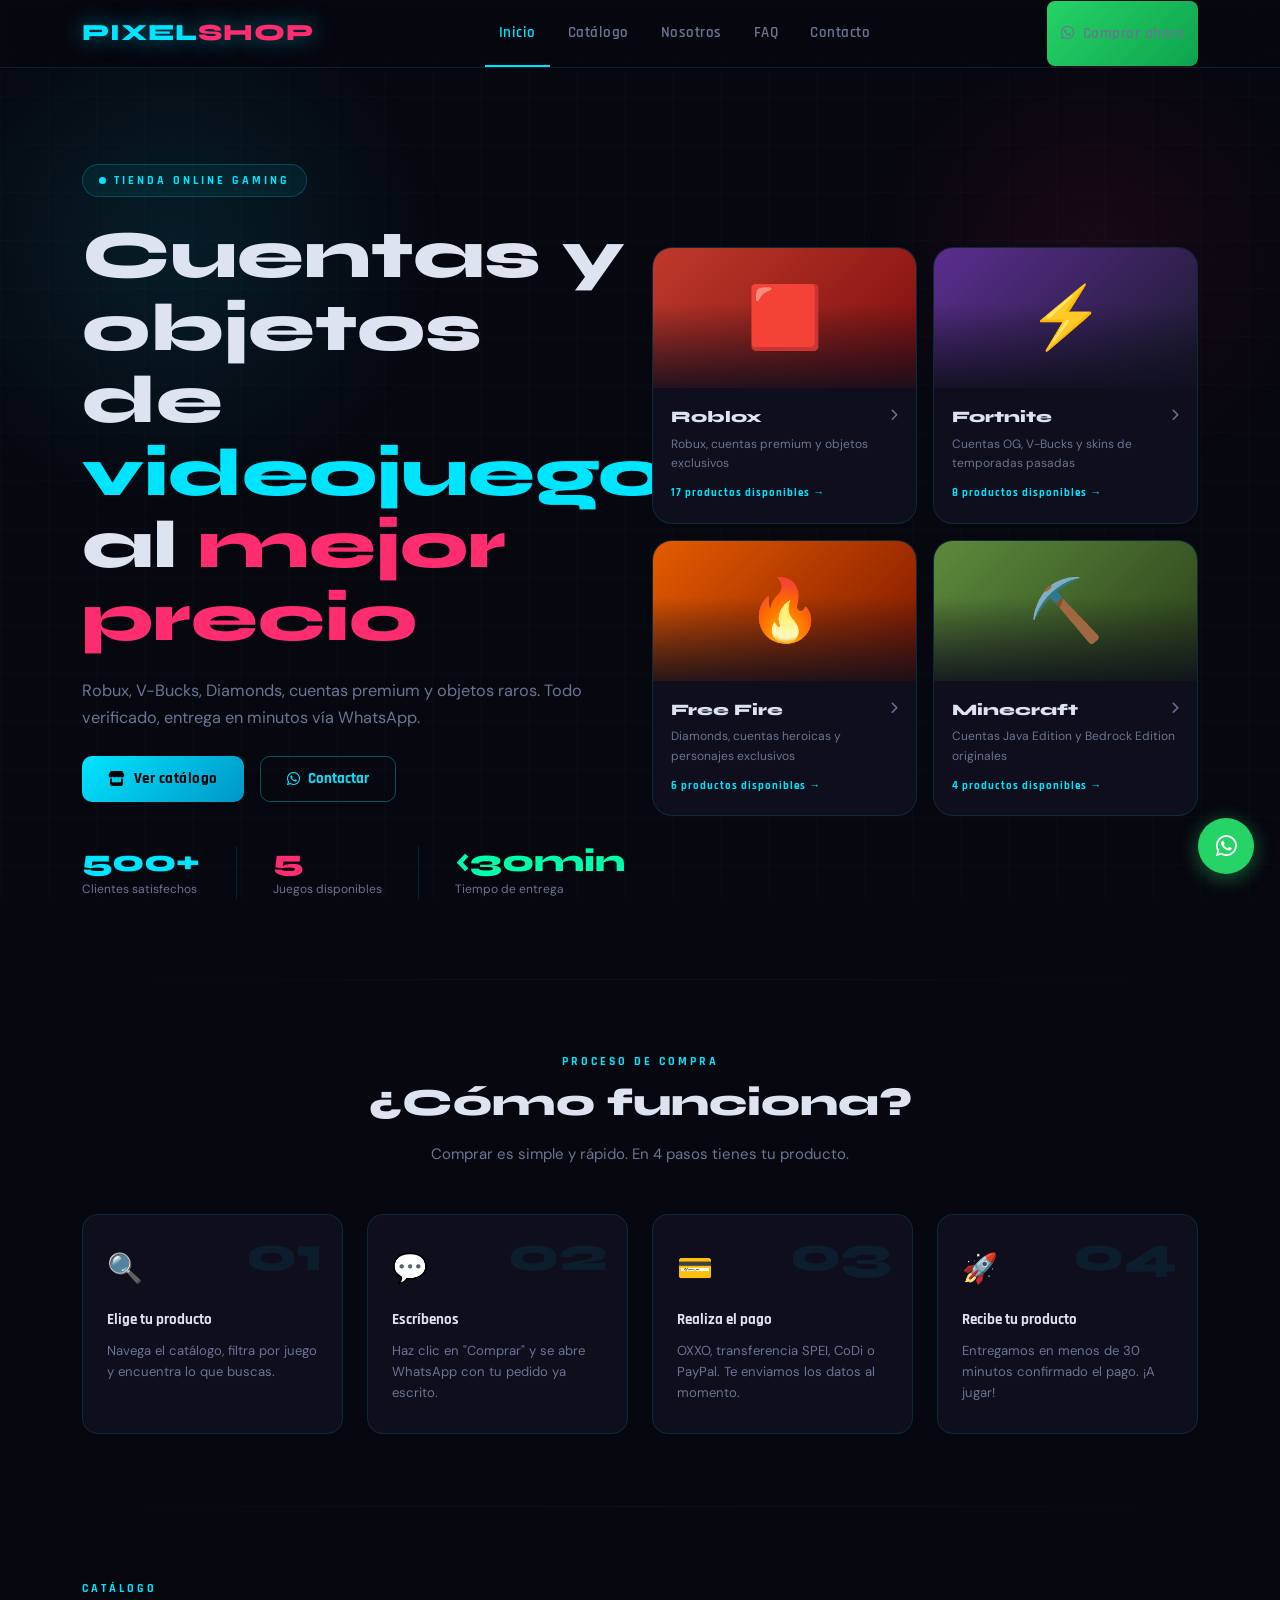
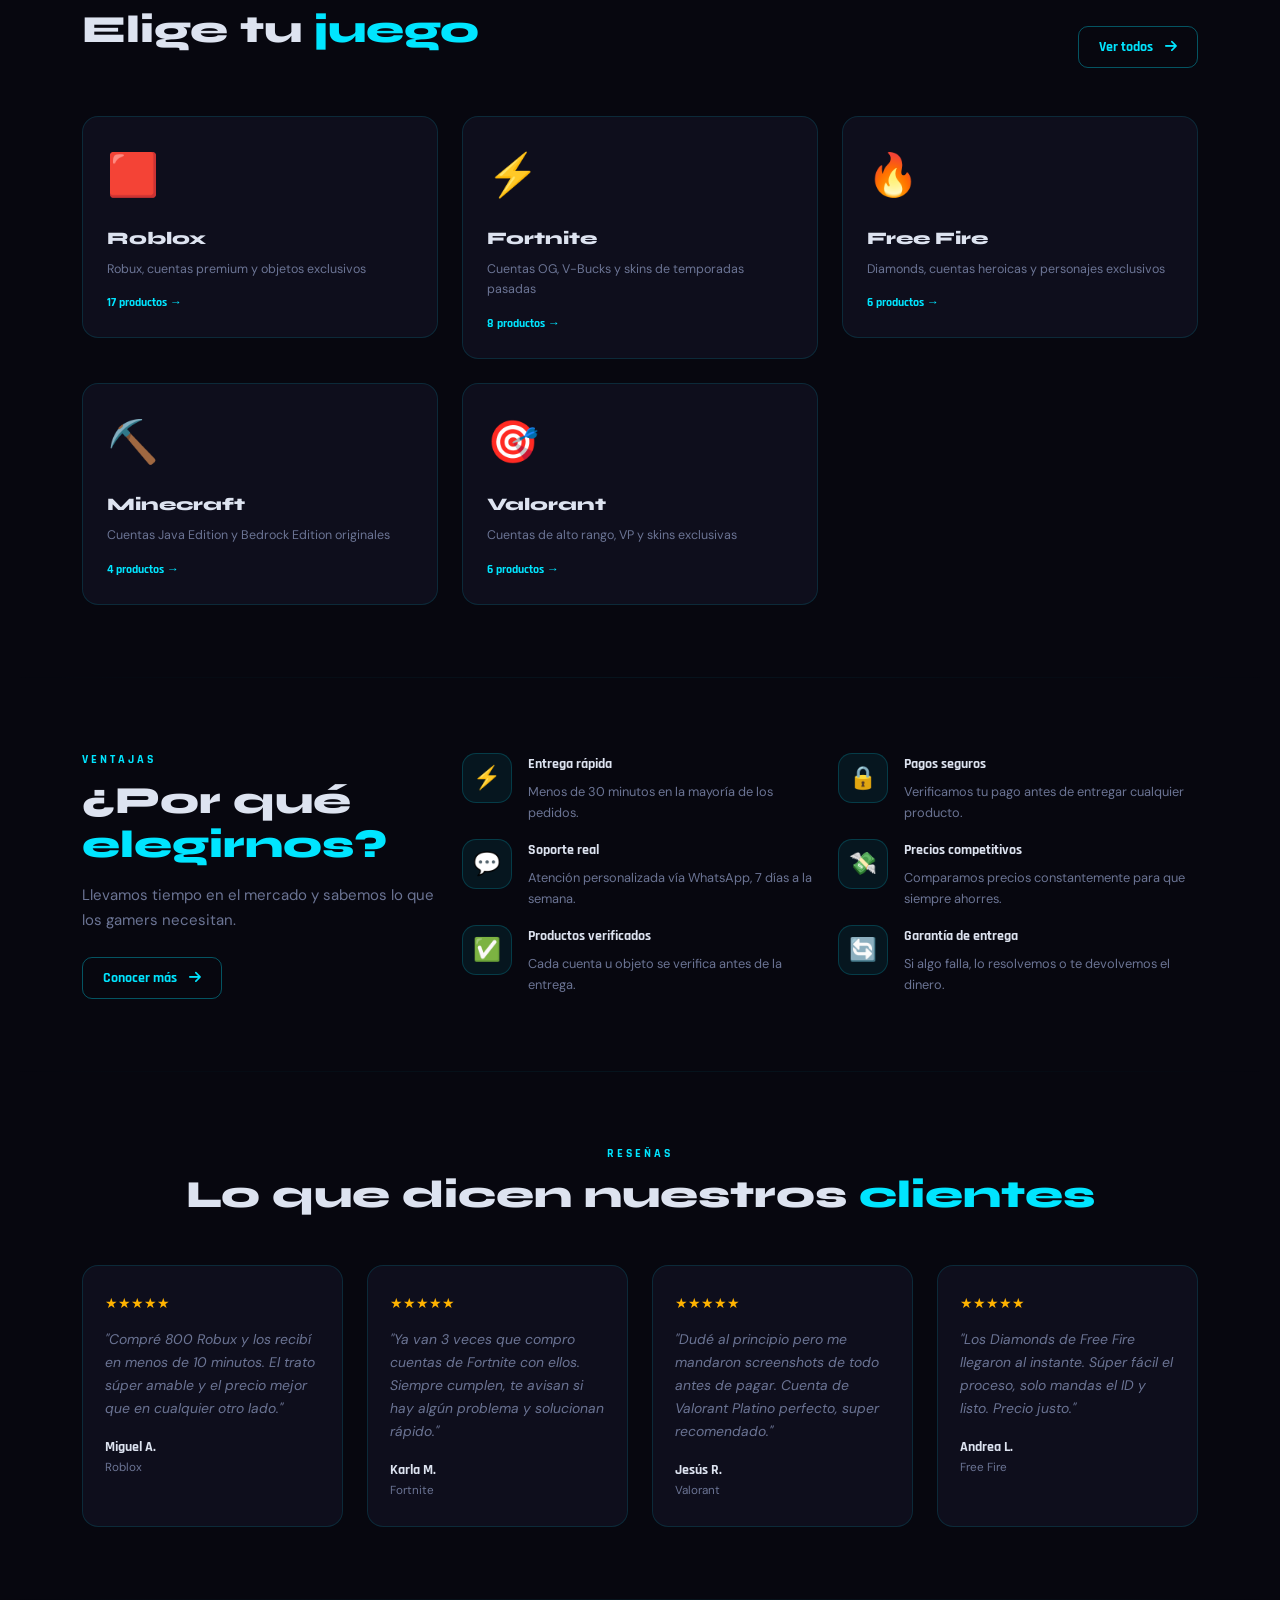
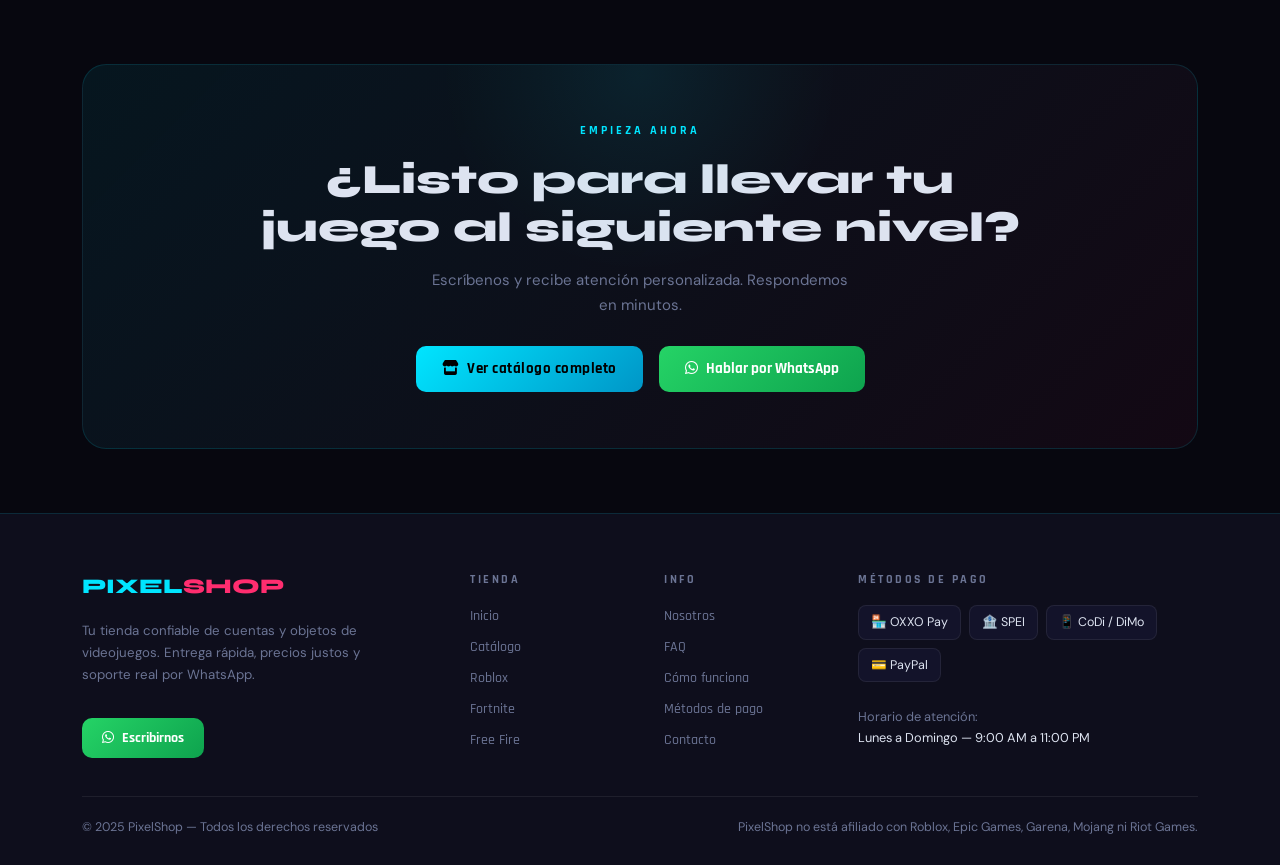
==== index.html @ 46f78614 "tienda de objetos virtuales" ====
<!DOCTYPE html>
<html lang="es">
<head>
  <meta charset="UTF-8"/>
  <meta name="viewport" content="width=device-width, initial-scale=1.0"/>
  <title>PixelShop — Tienda Gaming Online</title>
  <link rel="stylesheet" href="https://cdn.jsdelivr.net/npm/bootstrap@5.3.3/dist/css/bootstrap.min.css"/>
  <link rel="stylesheet" href="https://cdnjs.cloudflare.com/ajax/libs/font-awesome/6.5.0/css/all.min.css"/>
  <link rel="stylesheet" href="_shared.css"/>
  <style>
    /* ---- HERO ---- */
    .hero {
      position: relative;
      padding: 96px 0 80px;
      overflow: hidden;
    }
    .hero-glow-1 {
      position: absolute; top: -120px; left: -10%;
      width: 600px; height: 600px; border-radius: 50%;
      background: radial-gradient(ellipse, rgba(0,229,255,0.1) 0%, transparent 65%);
      pointer-events: none;
    }
    .hero-glow-2 {
      position: absolute; top: -60px; right: -5%;
      width: 500px; height: 500px; border-radius: 50%;
      background: radial-gradient(ellipse, rgba(255,45,111,0.08) 0%, transparent 65%);
      pointer-events: none;
    }
    .hero-kicker {
      display: inline-flex; align-items: center; gap: 8px;
      font-family: var(--font-ui); font-size: 0.72rem; font-weight: 700;
      letter-spacing: 3px; text-transform: uppercase;
      color: var(--cyan);
      background: rgba(0,229,255,0.07);
      border: 1px solid rgba(0,229,255,0.22);
      border-radius: 20px; padding: 6px 16px;
      margin-bottom: 22px;
    }
    .hero-kicker span { width: 7px; height: 7px; background: var(--cyan); border-radius: 50%; animation: blink 1.5s infinite; }
    @keyframes blink { 0%,100%{opacity:1} 50%{opacity:0.3} }
    .hero h1 {
      font-family: var(--font-head);
      font-size: clamp(2.4rem, 5.5vw, 4.2rem);
      font-weight: 800;
      line-height: 1.08;
      color: var(--text);
      margin-bottom: 22px;
    }
    .hero h1 em { font-style: normal; color: var(--cyan); }
    .hero h1 strong { font-style: normal; color: var(--pink); }
    .hero-desc { font-size: 1.02rem; color: var(--muted); max-width: 520px; line-height: 1.7; }

    .hero-stats {
      display: flex; gap: 36px; flex-wrap: wrap; margin-top: 44px;
    }
    .hero-stat-num {
      font-family: var(--font-head); font-size: 1.9rem; font-weight: 800;
      line-height: 1;
    }
    .hero-stat-label { font-size: 0.75rem; color: var(--muted); margin-top: 3px; }

    /* ---- GAME CARDS ---- */
    .game-hero-card {
      border-radius: 20px;
      overflow: hidden;
      cursor: pointer;
      border: 1.5px solid var(--border);
      background: var(--bg2);
      transition: transform 0.25s, border-color 0.25s, box-shadow 0.25s;
      text-decoration: none;
      display: block;
    }
    .game-hero-card:hover {
      transform: translateY(-7px);
      border-color: rgba(0,229,255,0.4);
      box-shadow: 0 16px 48px rgba(0,0,0,0.4);
    }
    .game-hero-card-art {
      height: 140px;
      display: flex; align-items: center; justify-content: center;
      font-size: 3.8rem;
      position: relative;
      overflow: hidden;
    }
    .game-hero-card-art::after {
      content: '';
      position: absolute; inset: 0;
      background: linear-gradient(to bottom, transparent 40%, rgba(14,14,28,0.85) 100%);
    }
    .game-hero-card-body { padding: 16px 18px 20px; }
    .game-hero-card-name {
      font-family: var(--font-head); font-size: 1rem; font-weight: 800;
      color: var(--text); margin-bottom: 4px;
    }
    .game-hero-card-sub { font-size: 0.75rem; color: var(--muted); }
    .game-hero-card-count {
      font-family: var(--font-ui); font-size: 0.7rem; font-weight: 700;
      color: var(--cyan); letter-spacing: 1px; margin-top: 10px;
    }
    .game-hero-card-arrow {
      float: right; color: var(--muted); font-size: 0.75rem; margin-top: 2px;
      transition: transform 0.2s, color 0.2s;
    }
    .game-hero-card:hover .game-hero-card-arrow { transform: translateX(4px); color: var(--cyan); }

    /* ---- HOW IT WORKS ---- */
    .step-card {
      position: relative;
      background: var(--bg2);
      border: 1px solid var(--border);
      border-radius: 16px;
      padding: 30px 24px;
      height: 100%;
    }
    .step-num {
      font-family: var(--font-head);
      font-size: 3rem; font-weight: 800;
      color: rgba(0,229,255,0.08);
      position: absolute; top: 16px; right: 20px;
      line-height: 1;
    }
    .step-icon { font-size: 1.8rem; margin-bottom: 14px; }
    .step-title { font-family: var(--font-ui); font-size: 0.95rem; font-weight: 700; color: var(--text); margin-bottom: 8px; }
    .step-desc { font-size: 0.82rem; color: var(--muted); line-height: 1.6; }

    /* ---- FEATURES ---- */
    .feature-icon-wrap {
      width: 50px; height: 50px; border-radius: 14px;
      background: rgba(0,229,255,0.07);
      border: 1px solid rgba(0,229,255,0.18);
      display: flex; align-items: center; justify-content: center;
      font-size: 1.4rem; margin-bottom: 16px;
      flex-shrink: 0;
    }

    /* ---- TESTIMONIALS ---- */
    .testimonial-card {
      background: var(--bg2);
      border: 1px solid var(--border);
      border-radius: 16px;
      padding: 26px 22px;
      height: 100%;
    }
    .testimonial-stars { color: var(--amber); font-size: 0.9rem; margin-bottom: 12px; }
    .testimonial-text { font-size: 0.87rem; color: var(--muted); line-height: 1.65; font-style: italic; }
    .testimonial-author { margin-top: 16px; font-family: var(--font-ui); font-weight: 700; font-size: 0.85rem; color: var(--text); }
    .testimonial-game { font-size: 0.73rem; color: var(--muted); }

    /* ---- CTA BANNER ---- */
    .cta-banner {
      background: linear-gradient(135deg, rgba(0,229,255,0.07) 0%, rgba(255,45,111,0.05) 100%);
      border: 1px solid var(--border);
      border-radius: 24px;
      padding: 56px 48px;
      text-align: center;
      position: relative; overflow: hidden;
    }
    .cta-banner::before {
      content: '';
      position: absolute; top: -50%; left: 50%; transform: translateX(-50%);
      width: 400px; height: 400px; border-radius: 50%;
      background: radial-gradient(ellipse, rgba(0,229,255,0.08) 0%, transparent 70%);
      pointer-events: none;
    }
  </style>
</head>
<body>
  <div id="ps-nav"></div>

  <!-- ============ HERO ============ -->
  <section class="hero z1">
    <div class="hero-glow-1"></div>
    <div class="hero-glow-2"></div>
    <div class="container">
      <div class="row align-items-center gy-5">
        <div class="col-lg-6 fade-up">
          <div class="hero-kicker">
            <span></span> Tienda Online Gaming
          </div>
          <h1>Cuentas y objetos<br>de <em>videojuegos</em><br>al <strong>mejor precio</strong></h1>
          <p class="hero-desc">
            Robux, V-Bucks, Diamonds, cuentas premium y objetos raros.
            Todo verificado, entrega en minutos vía WhatsApp.
          </p>
          <div class="d-flex gap-3 mt-4 flex-wrap fade-up fade-up-2">
            <a href="catalogo.html" class="btn-ps-primary">
              <i class="fas fa-store"></i> Ver catálogo
            </a>
            <a href="contacto.html" class="btn-ps-ghost">
              <i class="fab fa-whatsapp"></i> Contactar
            </a>
          </div>
          <div class="hero-stats fade-up fade-up-3">
            <div>
              <div class="hero-stat-num" style="color:var(--cyan)">500+</div>
              <div class="hero-stat-label">Clientes satisfechos</div>
            </div>
            <div style="width:1px;background:var(--border)"></div>
            <div>
              <div class="hero-stat-num" style="color:var(--pink)">5</div>
              <div class="hero-stat-label">Juegos disponibles</div>
            </div>
            <div style="width:1px;background:var(--border)"></div>
            <div>
              <div class="hero-stat-num" style="color:var(--green)">‹30min</div>
              <div class="hero-stat-label">Tiempo de entrega</div>
            </div>
          </div>
        </div>
        <div class="col-lg-6">
          <!-- Floating game cards preview -->
          <div class="row g-3 fade-up fade-up-2" id="heroGameCards"></div>
        </div>
      </div>
    </div>
  </section>

  <hr class="neon-hr">

  <!-- ============ CÓMO FUNCIONA ============ -->
  <section class="py-5 z1" id="como-funciona">
    <div class="container py-4">
      <div class="text-center mb-5">
        <div class="ps-section-label">Proceso de compra</div>
        <div class="ps-section-title">¿Cómo funciona?</div>
        <p style="color:var(--muted);max-width:480px;margin:0 auto">Comprar es simple y rápido. En 4 pasos tienes tu producto.</p>
      </div>
      <div class="row g-4">
        <div class="col-sm-6 col-lg-3">
          <div class="step-card fade-up fade-up-1">
            <div class="step-num">01</div>
            <div class="step-icon">🔍</div>
            <div class="step-title">Elige tu producto</div>
            <div class="step-desc">Navega el catálogo, filtra por juego y encuentra lo que buscas.</div>
          </div>
        </div>
        <div class="col-sm-6 col-lg-3">
          <div class="step-card fade-up fade-up-2">
            <div class="step-num">02</div>
            <div class="step-icon">💬</div>
            <div class="step-title">Escríbenos</div>
            <div class="step-desc">Haz clic en "Comprar" y se abre WhatsApp con tu pedido ya escrito.</div>
          </div>
        </div>
        <div class="col-sm-6 col-lg-3">
          <div class="step-card fade-up fade-up-3">
            <div class="step-num">03</div>
            <div class="step-icon">💳</div>
            <div class="step-title">Realiza el pago</div>
            <div class="step-desc">OXXO, transferencia SPEI, CoDi o PayPal. Te enviamos los datos al momento.</div>
          </div>
        </div>
        <div class="col-sm-6 col-lg-3">
          <div class="step-card fade-up fade-up-4">
            <div class="step-num">04</div>
            <div class="step-icon">🚀</div>
            <div class="step-title">Recibe tu producto</div>
            <div class="step-desc">Entregamos en menos de 30 minutos confirmado el pago. ¡A jugar!</div>
          </div>
        </div>
      </div>
    </div>
  </section>

  <hr class="neon-hr">

  <!-- ============ JUEGOS ============ -->
  <section class="py-5 z1">
    <div class="container py-4">
      <div class="d-flex align-items-end justify-content-between mb-5 flex-wrap gap-3">
        <div>
          <div class="ps-section-label">Catálogo</div>
          <div class="ps-section-title">Elige tu <span>juego</span></div>
        </div>
        <a href="catalogo.html" class="btn-ps-ghost" style="font-size:0.85rem;padding:9px 20px">
          Ver todos <i class="fas fa-arrow-right ms-1"></i>
        </a>
      </div>
      <div class="row g-4" id="gamesGrid"></div>
    </div>
  </section>

  <hr class="neon-hr">

  <!-- ============ FEATURES / POR QUÉ ELEGIRNOS ============ -->
  <section class="py-5 z1">
    <div class="container py-4">
      <div class="row gy-5 align-items-center">
        <div class="col-lg-4">
          <div class="ps-section-label">Ventajas</div>
          <div class="ps-section-title">¿Por qué <span>elegirnos?</span></div>
          <p style="color:var(--muted);margin-bottom:24px">Llevamos tiempo en el mercado y sabemos lo que los gamers necesitan.</p>
          <a href="nosotros.html" class="btn-ps-ghost" style="font-size:0.85rem;padding:9px 20px">
            Conocer más <i class="fas fa-arrow-right ms-1"></i>
          </a>
        </div>
        <div class="col-lg-8">
          <div class="row g-3" id="featuresGrid"></div>
        </div>
      </div>
    </div>
  </section>

  <hr class="neon-hr">

  <!-- ============ TESTIMONIALS ============ -->
  <section class="py-5 z1">
    <div class="container py-4">
      <div class="text-center mb-5">
        <div class="ps-section-label">Reseñas</div>
        <div class="ps-section-title">Lo que dicen nuestros <span>clientes</span></div>
      </div>
      <div class="row g-4" id="testimonialsGrid"></div>
    </div>
  </section>

  <hr class="neon-hr">

  <!-- ============ CTA BANNER ============ -->
  <section class="py-5 z1">
    <div class="container py-3">
      <div class="cta-banner">
        <div class="ps-section-label mb-3" style="justify-content:center;display:flex">Empieza ahora</div>
        <div class="ps-section-title" style="font-size:clamp(1.6rem,3.5vw,2.6rem)">¿Listo para llevar tu<br>juego al siguiente nivel?</div>
        <p style="color:var(--muted);max-width:420px;margin:12px auto 28px">Escríbenos y recibe atención personalizada. Respondemos en minutos.</p>
        <div class="d-flex gap-3 justify-content-center flex-wrap">
          <a href="catalogo.html" class="btn-ps-primary"><i class="fas fa-store"></i> Ver catálogo completo</a>
          <a id="ctaWa" href="#" target="_blank" class="btn-wa"><i class="fab fa-whatsapp"></i> Hablar por WhatsApp</a>
        </div>
      </div>
    </div>
  </section>

  <div id="ps-footer"></div>

  <script src="https://cdn.jsdelivr.net/npm/bootstrap@5.3.3/dist/js/bootstrap.bundle.min.js"></script>
  <script src="data.js"></script>
  <script src="ps.js"></script>
  <script>
    PS.init('home');

    // Hero game cards (first 4)
    const heroEl = document.getElementById('heroGameCards');
    GAMES.slice(0,4).forEach((g,i) => {
      heroEl.innerHTML += `
        <div class="col-6">
          <a href="catalogo.html?juego=${g.id}" class="game-hero-card fade-up fade-up-${i+1}">
            <div class="game-hero-card-art" style="background:linear-gradient(135deg,${g.color},${g.color2})">
              <span style="position:relative;z-index:1">${g.emoji}</span>
            </div>
            <div class="game-hero-card-body">
              <div class="game-hero-card-name">${g.name} <span class="game-hero-card-arrow"><i class="fas fa-chevron-right"></i></span></div>
              <div class="game-hero-card-sub">${g.tagline}</div>
              <div class="game-hero-card-count">${g.categories.reduce((a,c)=>a+c.products.length,0)} productos disponibles →</div>
            </div>
          </a>
        </div>`;
    });

    // All games grid
    const gamesEl = document.getElementById('gamesGrid');
    GAMES.forEach((g,i) => {
      const total = g.categories.reduce((a,c)=>a+c.products.length,0);
      gamesEl.innerHTML += `
        <div class="col-6 col-md-4 col-lg-4">
          <a href="catalogo.html?juego=${g.id}" class="ps-card d-block text-decoration-none p-4 fade-up fade-up-${(i%4)+1}">
            <div style="font-size:2.6rem;margin-bottom:14px">${g.emoji}</div>
            <div style="font-family:var(--font-head);font-size:1.1rem;font-weight:800;color:var(--text);margin-bottom:6px">${g.name}</div>
            <div style="font-size:0.78rem;color:var(--muted);margin-bottom:14px">${g.tagline}</div>
            <div style="font-family:var(--font-ui);font-size:0.75rem;font-weight:700;color:var(--cyan)">${total} productos →</div>
          </a>
        </div>`;
    });

    // Features
    const features = [
      { icon:'⚡', title:'Entrega rápida',     desc:'Menos de 30 minutos en la mayoría de los pedidos.' },
      { icon:'🔒', title:'Pagos seguros',       desc:'Verificamos tu pago antes de entregar cualquier producto.' },
      { icon:'💬', title:'Soporte real',        desc:'Atención personalizada vía WhatsApp, 7 días a la semana.' },
      { icon:'💸', title:'Precios competitivos',desc:'Comparamos precios constantemente para que siempre ahorres.' },
      { icon:'✅', title:'Productos verificados',desc:'Cada cuenta u objeto se verifica antes de la entrega.' },
      { icon:'🔄', title:'Garantía de entrega', desc:'Si algo falla, lo resolvemos o te devolvemos el dinero.' },
    ];
    const featEl = document.getElementById('featuresGrid');
    features.forEach((f,i) => {
      featEl.innerHTML += `
        <div class="col-sm-6">
          <div class="d-flex gap-3 fade-up fade-up-${(i%4)+1}">
            <div class="feature-icon-wrap">${f.icon}</div>
            <div>
              <div style="font-family:var(--font-ui);font-weight:700;font-size:0.9rem;margin-bottom:4px">${f.title}</div>
              <div style="font-size:0.8rem;color:var(--muted)">${f.desc}</div>
            </div>
          </div>
        </div>`;
    });

    // Testimonials
    const testimonials = [
      { text:'Compré 800 Robux y los recibí en menos de 10 minutos. El trato súper amable y el precio mejor que en cualquier otro lado.',  author:'Miguel A.',  game:'Roblox',   stars:5 },
      { text:'Ya van 3 veces que compro cuentas de Fortnite con ellos. Siempre cumplen, te avisan si hay algún problema y solucionan rápido.',author:'Karla M.',  game:'Fortnite', stars:5 },
      { text:'Dudé al principio pero me mandaron screenshots de todo antes de pagar. Cuenta de Valorant Platino perfecto, super recomendado.', author:'Jesús R.',  game:'Valorant', stars:5 },
      { text:'Los Diamonds de Free Fire llegaron al instante. Súper fácil el proceso, solo mandas el ID y listo. Precio justo.', author:'Andrea L.', game:'Free Fire', stars:5 },
    ];
    const testEl = document.getElementById('testimonialsGrid');
    testimonials.forEach((t,i) => {
      testEl.innerHTML += `
        <div class="col-md-6 col-lg-3">
          <div class="testimonial-card fade-up fade-up-${i+1}">
            <div class="testimonial-stars">${'★'.repeat(t.stars)}</div>
            <div class="testimonial-text">"${t.text}"</div>
            <div class="testimonial-author mt-3">${t.author}</div>
            <div class="testimonial-game">${t.game}</div>
          </div>
        </div>`;
    });

    // CTA WA link
    document.getElementById('ctaWa').href = PS.waLink('Hola PixelShop! Quiero información sobre sus productos 🎮');
  </script>
</body>
</html>
---- _shared.css ----
/* =========================================
   PIXELSHOP — SHARED STYLES
   ========================================= */
@import url('https://fonts.googleapis.com/css2?family=Rajdhani:wght@400;500;600;700&family=Syne:wght@700;800&family=DM+Sans:wght@300;400;500&display=swap');

:root {
  --cyan:    #00e5ff;
  --pink:    #ff2d6f;
  --green:   #00ffaa;
  --amber:   #ffb300;
  --bg:      #07070f;
  --bg2:     #0e0e1c;
  --bg3:     #13132a;
  --border:  rgba(0,229,255,0.13);
  --border2: rgba(255,255,255,0.07);
  --text:    #dde3f0;
  --muted:   #6b7494;
  --font-head: 'Syne', sans-serif;
  --font-ui:   'Rajdhani', sans-serif;
  --font-body: 'DM Sans', sans-serif;
}

*, *::before, *::after { box-sizing: border-box; margin: 0; padding: 0; }

html { scroll-behavior: smooth; }

body {
  background: var(--bg);
  color: var(--text);
  font-family: var(--font-body);
  font-size: 15px;
  line-height: 1.65;
  overflow-x: hidden;
  min-height: 100vh;
}

/* ---- GRID TEXTURE ---- */
body::before {
  content: '';
  position: fixed; inset: 0;
  background-image:
    linear-gradient(rgba(0,229,255,0.025) 1px, transparent 1px),
    linear-gradient(90deg, rgba(0,229,255,0.025) 1px, transparent 1px);
  background-size: 48px 48px;
  pointer-events: none;
  z-index: 0;
}

/* ---- NAVBAR ---- */
.ps-nav {
  position: sticky; top: 0; z-index: 1050;
  background: rgba(7,7,15,0.88);
  backdrop-filter: blur(16px);
  border-bottom: 1px solid var(--border);
  padding: 0;
}
.ps-nav .navbar-brand {
  font-family: var(--font-head);
  font-size: 1.45rem;
  font-weight: 800;
  color: var(--cyan) !important;
  letter-spacing: 1px;
  text-shadow: 0 0 22px rgba(0,229,255,0.5);
  padding: 14px 0;
}
.ps-nav .navbar-brand span { color: var(--pink); }
.ps-nav .nav-link {
  font-family: var(--font-ui);
  font-size: 0.95rem;
  font-weight: 600;
  letter-spacing: 0.5px;
  color: var(--muted) !important;
  padding: 20px 14px !important;
  border-bottom: 2px solid transparent;
  transition: color 0.2s, border-color 0.2s;
}
.ps-nav .nav-link:hover,
.ps-nav .nav-link.active { color: var(--text) !important; border-bottom-color: var(--cyan); }
.ps-nav .nav-link.active { color: var(--cyan) !important; }

.btn-nav-cta {
  font-family: var(--font-ui);
  font-weight: 700;
  font-size: 0.88rem;
  letter-spacing: 0.5px;
  background: linear-gradient(135deg, #25d366, #0ea34e);
  color: #fff !important;
  border-radius: 8px;
  padding: 8px 20px !important;
  border: none;
  margin-left: 8px;
  border-bottom: none !important;
  transition: box-shadow 0.2s, transform 0.1s;
}
.btn-nav-cta:hover { box-shadow: 0 4px 18px rgba(37,211,102,0.45); transform: translateY(-1px); }

/* ---- FOOTER ---- */
.ps-footer {
  background: var(--bg2);
  border-top: 1px solid var(--border);
  padding: 56px 0 28px;
  position: relative; z-index: 1;
}
.ps-footer-brand {
  font-family: var(--font-head);
  font-size: 1.3rem;
  font-weight: 800;
  color: var(--cyan);
}
.ps-footer-brand span { color: var(--pink); }
.ps-footer p { color: var(--muted); font-size: 0.83rem; }
.ps-footer .footer-link {
  color: var(--muted);
  text-decoration: none;
  font-size: 0.87rem;
  font-family: var(--font-ui);
  font-weight: 500;
  display: block;
  margin-bottom: 8px;
  transition: color 0.2s;
}
.ps-footer .footer-link:hover { color: var(--cyan); }
.ps-footer-heading {
  font-family: var(--font-ui);
  font-size: 0.72rem;
  font-weight: 700;
  letter-spacing: 2.5px;
  color: var(--muted);
  text-transform: uppercase;
  margin-bottom: 16px;
}
.ps-footer-bottom {
  border-top: 1px solid var(--border2);
  margin-top: 36px;
  padding-top: 20px;
  font-size: 0.78rem;
  color: var(--muted);
}

/* ---- SECTION HEADING ---- */
.ps-section-label {
  font-family: var(--font-ui);
  font-size: 0.72rem;
  font-weight: 700;
  letter-spacing: 3px;
  color: var(--cyan);
  text-transform: uppercase;
  margin-bottom: 10px;
}
.ps-section-title {
  font-family: var(--font-head);
  font-size: clamp(1.6rem, 3vw, 2.4rem);
  font-weight: 800;
  line-height: 1.15;
  color: var(--text);
  margin-bottom: 16px;
}
.ps-section-title span { color: var(--cyan); }

/* ---- CARDS ---- */
.ps-card {
  background: var(--bg2);
  border: 1px solid var(--border);
  border-radius: 16px;
  transition: border-color 0.2s, transform 0.2s, box-shadow 0.2s;
}
.ps-card:hover {
  border-color: rgba(0,229,255,0.35);
  transform: translateY(-4px);
  box-shadow: 0 12px 36px rgba(0,229,255,0.08);
}

/* ---- BADGES ---- */
.badge-avail {
  display: inline-block; font-size: 0.62rem; font-weight: 700;
  background: rgba(0,255,170,0.1); color: var(--green);
  border: 1px solid rgba(0,255,170,0.3); border-radius: 6px;
  padding: 2px 9px; letter-spacing: 0.5px;
}
.badge-sold {
  display: inline-block; font-size: 0.62rem; font-weight: 700;
  background: rgba(255,45,111,0.1); color: var(--pink);
  border: 1px solid rgba(255,45,111,0.3); border-radius: 6px;
  padding: 2px 9px; letter-spacing: 0.5px;
}

/* ---- BUTTONS ---- */
.btn-ps-primary {
  font-family: var(--font-ui); font-weight: 700; font-size: 0.92rem;
  letter-spacing: 0.5px;
  background: linear-gradient(135deg, var(--cyan), #0096c7);
  color: #000; border: none; border-radius: 10px;
  padding: 11px 26px;
  transition: box-shadow 0.2s, transform 0.1s;
  text-decoration: none; display: inline-flex; align-items: center; gap: 8px;
}
.btn-ps-primary:hover { box-shadow: 0 6px 24px rgba(0,229,255,0.35); transform: translateY(-1px); color: #000; }

.btn-ps-ghost {
  font-family: var(--font-ui); font-weight: 700; font-size: 0.92rem;
  background: transparent; color: var(--cyan);
  border: 1.5px solid rgba(0,229,255,0.35); border-radius: 10px;
  padding: 10px 26px;
  transition: background 0.2s, border-color 0.2s;
  text-decoration: none; display: inline-flex; align-items: center; gap: 8px;
}
.btn-ps-ghost:hover { background: rgba(0,229,255,0.07); border-color: var(--cyan); color: var(--cyan); }

.btn-wa {
  font-family: var(--font-ui); font-weight: 700; font-size: 0.92rem;
  background: linear-gradient(135deg, #25d366, #0ea34e);
  color: #fff; border: none; border-radius: 10px;
  padding: 11px 26px;
  transition: box-shadow 0.2s, transform 0.1s;
  text-decoration: none; display: inline-flex; align-items: center; gap: 8px;
}
.btn-wa:hover { box-shadow: 0 6px 24px rgba(37,211,102,0.4); transform: translateY(-1px); color: #fff; }
.btn-wa-sm {
  font-family: var(--font-ui); font-weight: 700; font-size: 0.82rem;
  background: linear-gradient(135deg, #25d366, #0ea34e);
  color: #fff; border: none; border-radius: 8px;
  padding: 9px 16px; width: 100%;
  transition: box-shadow 0.2s;
  text-decoration: none; display: flex; align-items: center; justify-content: center; gap: 6px;
}
.btn-wa-sm:hover { box-shadow: 0 4px 16px rgba(37,211,102,0.4); color: #fff; }
.btn-wa-sm.sold { background: #1e1e2e; color: var(--muted); pointer-events: none; opacity: 0.6; }

/* ---- NEON DIVIDER ---- */
.neon-hr {
  border: none; height: 1px;
  background: linear-gradient(90deg, transparent, rgba(0,229,255,0.25), transparent);
  margin: 0;
}

/* ---- WA FLOAT ---- */
.wa-float {
  position: fixed; bottom: 26px; right: 26px; z-index: 9999;
  width: 56px; height: 56px; border-radius: 50%;
  background: #25d366;
  display: flex; align-items: center; justify-content: center;
  font-size: 1.5rem; color: #fff; text-decoration: none;
  box-shadow: 0 4px 20px rgba(37,211,102,0.45);
  animation: waFloat 3s ease-in-out infinite;
  transition: transform 0.2s;
}
.wa-float:hover { transform: scale(1.1); color: #fff; }
@keyframes waFloat {
  0%,100% { box-shadow: 0 4px 20px rgba(37,211,102,0.45); }
  50%      { box-shadow: 0 4px 36px rgba(37,211,102,0.75); }
}

/* ---- PRODUCT CARD ---- */
.product-card {
  background: var(--bg2);
  border: 1px solid var(--border);
  border-radius: 14px;
  padding: 20px 16px;
  display: flex; flex-direction: column;
  height: 100%;
  transition: border-color 0.2s, transform 0.2s, box-shadow 0.2s;
}
.product-card:hover {
  border-color: rgba(0,229,255,0.3);
  transform: translateY(-3px);
  box-shadow: 0 10px 28px rgba(0,229,255,0.07);
}
.product-icon { font-size: 2rem; margin-bottom: 10px; }
.product-name {
  font-family: var(--font-ui); font-size: 0.88rem; font-weight: 700;
  letter-spacing: 0.3px; color: var(--text); margin: 6px 0 6px;
}
.product-desc { font-size: 0.78rem; color: var(--muted); flex: 1; line-height: 1.5; }
.product-price {
  font-family: var(--font-head); font-size: 1.15rem; font-weight: 800;
  color: var(--green); margin: 12px 0 14px;
  text-shadow: 0 0 12px rgba(0,255,170,0.3);
}
.product-price small { font-family: var(--font-body); font-size: 0.7rem; color: var(--muted); font-weight: 400; }

/* ---- ANIMATIONS ---- */
@keyframes fadeUp {
  from { opacity: 0; transform: translateY(18px); }
  to   { opacity: 1; transform: translateY(0); }
}
.fade-up { animation: fadeUp 0.6s ease both; }
.fade-up-1 { animation-delay: 0.1s; }
.fade-up-2 { animation-delay: 0.2s; }
.fade-up-3 { animation-delay: 0.3s; }
.fade-up-4 { animation-delay: 0.4s; }

/* ---- UTILITY ---- */
.relative { position: relative; }
.z1 { position: relative; z-index: 1; }

/* Bootstrap overrides */
.accordion-item { background: var(--bg2) !important; border: 1px solid var(--border) !important; border-radius: 12px !important; margin-bottom: 8px; overflow: hidden; }
.accordion-button { background: var(--bg2) !important; color: var(--text) !important; font-family: var(--font-ui); font-weight: 600; font-size: 0.9rem; box-shadow: none !important; border: none !important; }
.accordion-button:not(.collapsed) { color: var(--cyan) !important; }
.accordion-button::after { filter: brightness(0) saturate(100%) invert(80%) sepia(50%) saturate(400%) hue-rotate(160deg); }
.accordion-body { background: rgba(7,7,15,0.5) !important; color: var(--muted); font-size: 0.87rem; line-height: 1.7; }

.breadcrumb-item + .breadcrumb-item::before { color: var(--muted); }
.breadcrumb-item a { color: var(--cyan); text-decoration: none; font-family: var(--font-ui); font-size: 0.83rem; }
.breadcrumb-item.active { color: var(--muted); font-family: var(--font-ui); font-size: 0.83rem; }

/* Nav pills override */
.ps-pills .nav-link {
  background: var(--bg3); color: var(--muted);
  border: 1px solid var(--border2); border-radius: 8px;
  font-family: var(--font-ui); font-weight: 600; font-size: 0.85rem;
  padding: 8px 18px; transition: all 0.2s;
}
.ps-pills .nav-link:hover { border-color: var(--border); color: var(--text); }
.ps-pills .nav-link.active {
  background: rgba(0,229,255,0.1);
  color: var(--cyan); border-color: rgba(0,229,255,0.4);
}

/* Table override */
.ps-table { width: 100%; border-collapse: separate; border-spacing: 0; }
.ps-table th { background: var(--bg3); color: var(--muted); font-family: var(--font-ui); font-size: 0.75rem; letter-spacing: 2px; text-transform: uppercase; padding: 12px 16px; border-bottom: 1px solid var(--border); }
.ps-table td { padding: 14px 16px; border-bottom: 1px solid var(--border2); font-size: 0.87rem; color: var(--text); vertical-align: middle; }
.ps-table tr:last-child td { border-bottom: none; }
.ps-table tbody tr:hover td { background: rgba(0,229,255,0.03); }

@media (max-width: 767px) {
  .ps-nav .nav-link { padding: 12px 16px !important; border-bottom: none; border-left: 2px solid transparent; }
  .ps-nav .nav-link.active { border-left-color: var(--cyan); border-bottom: none; }
}
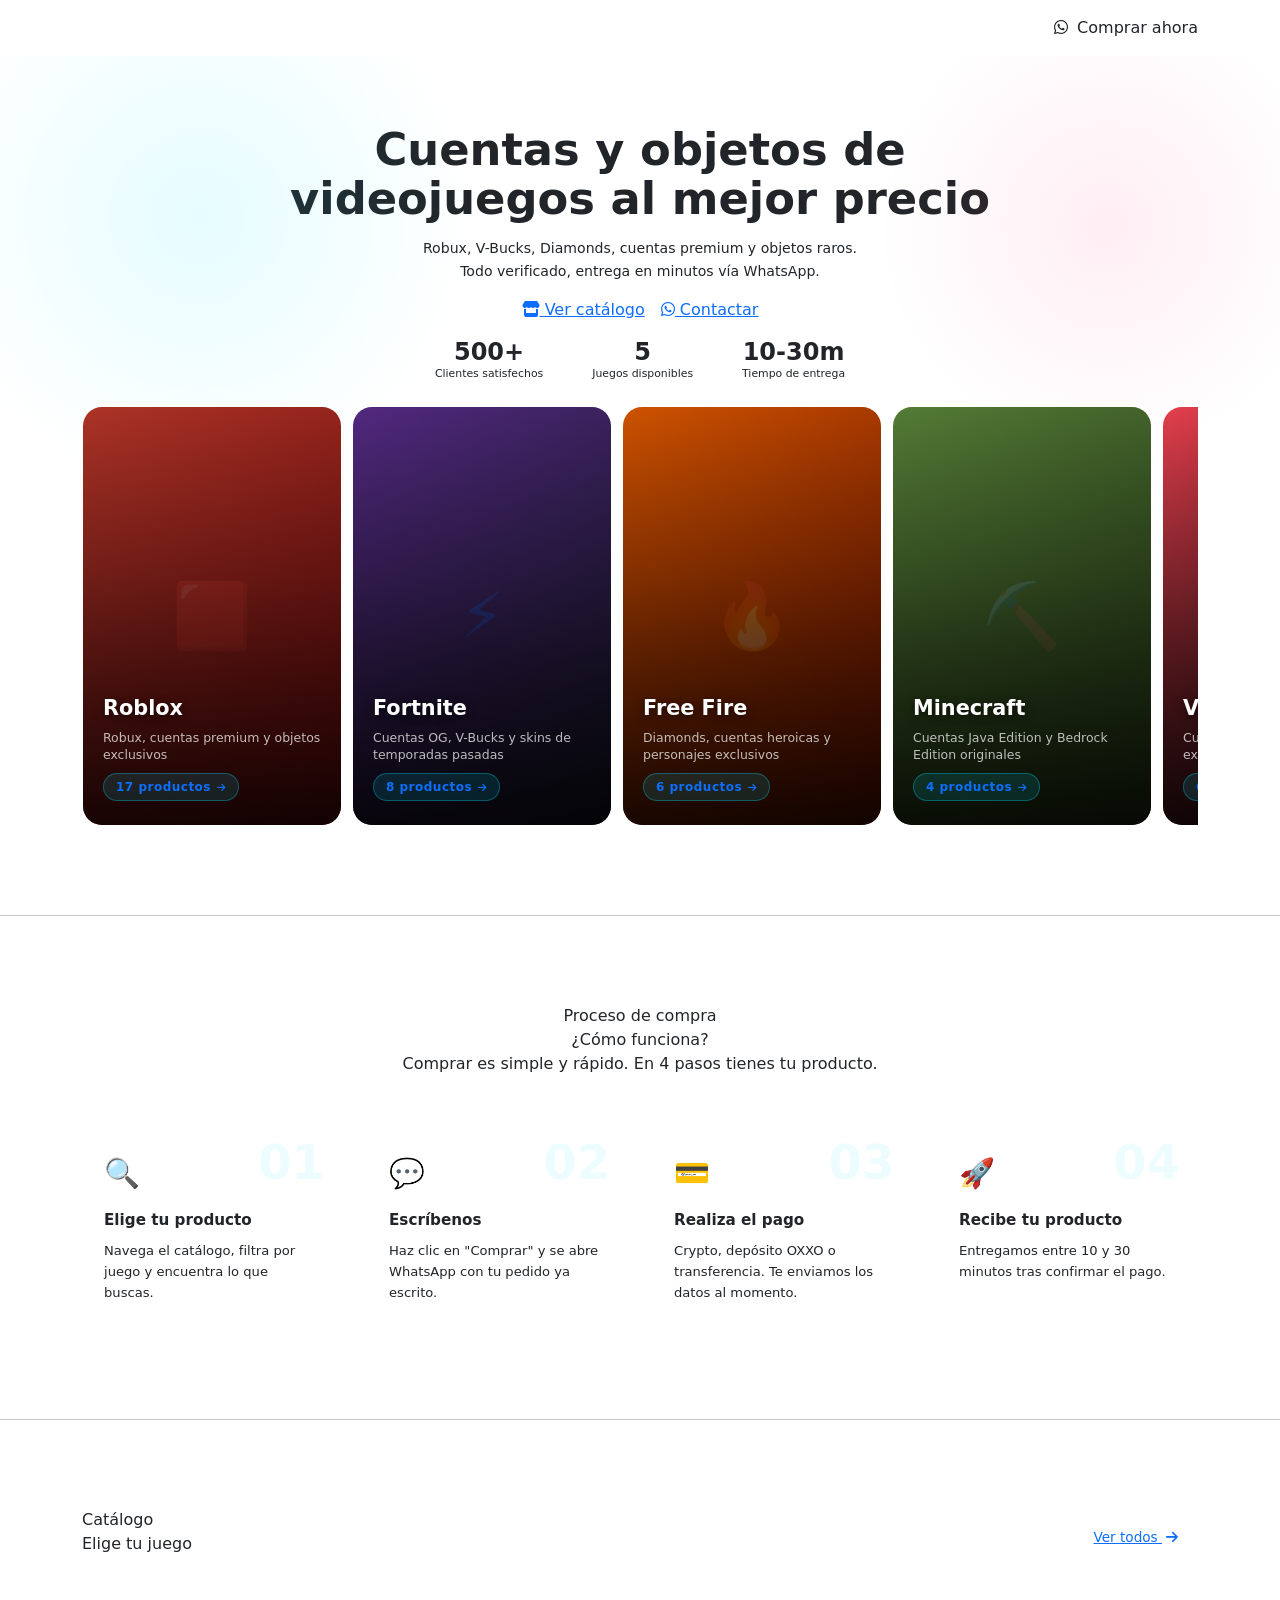
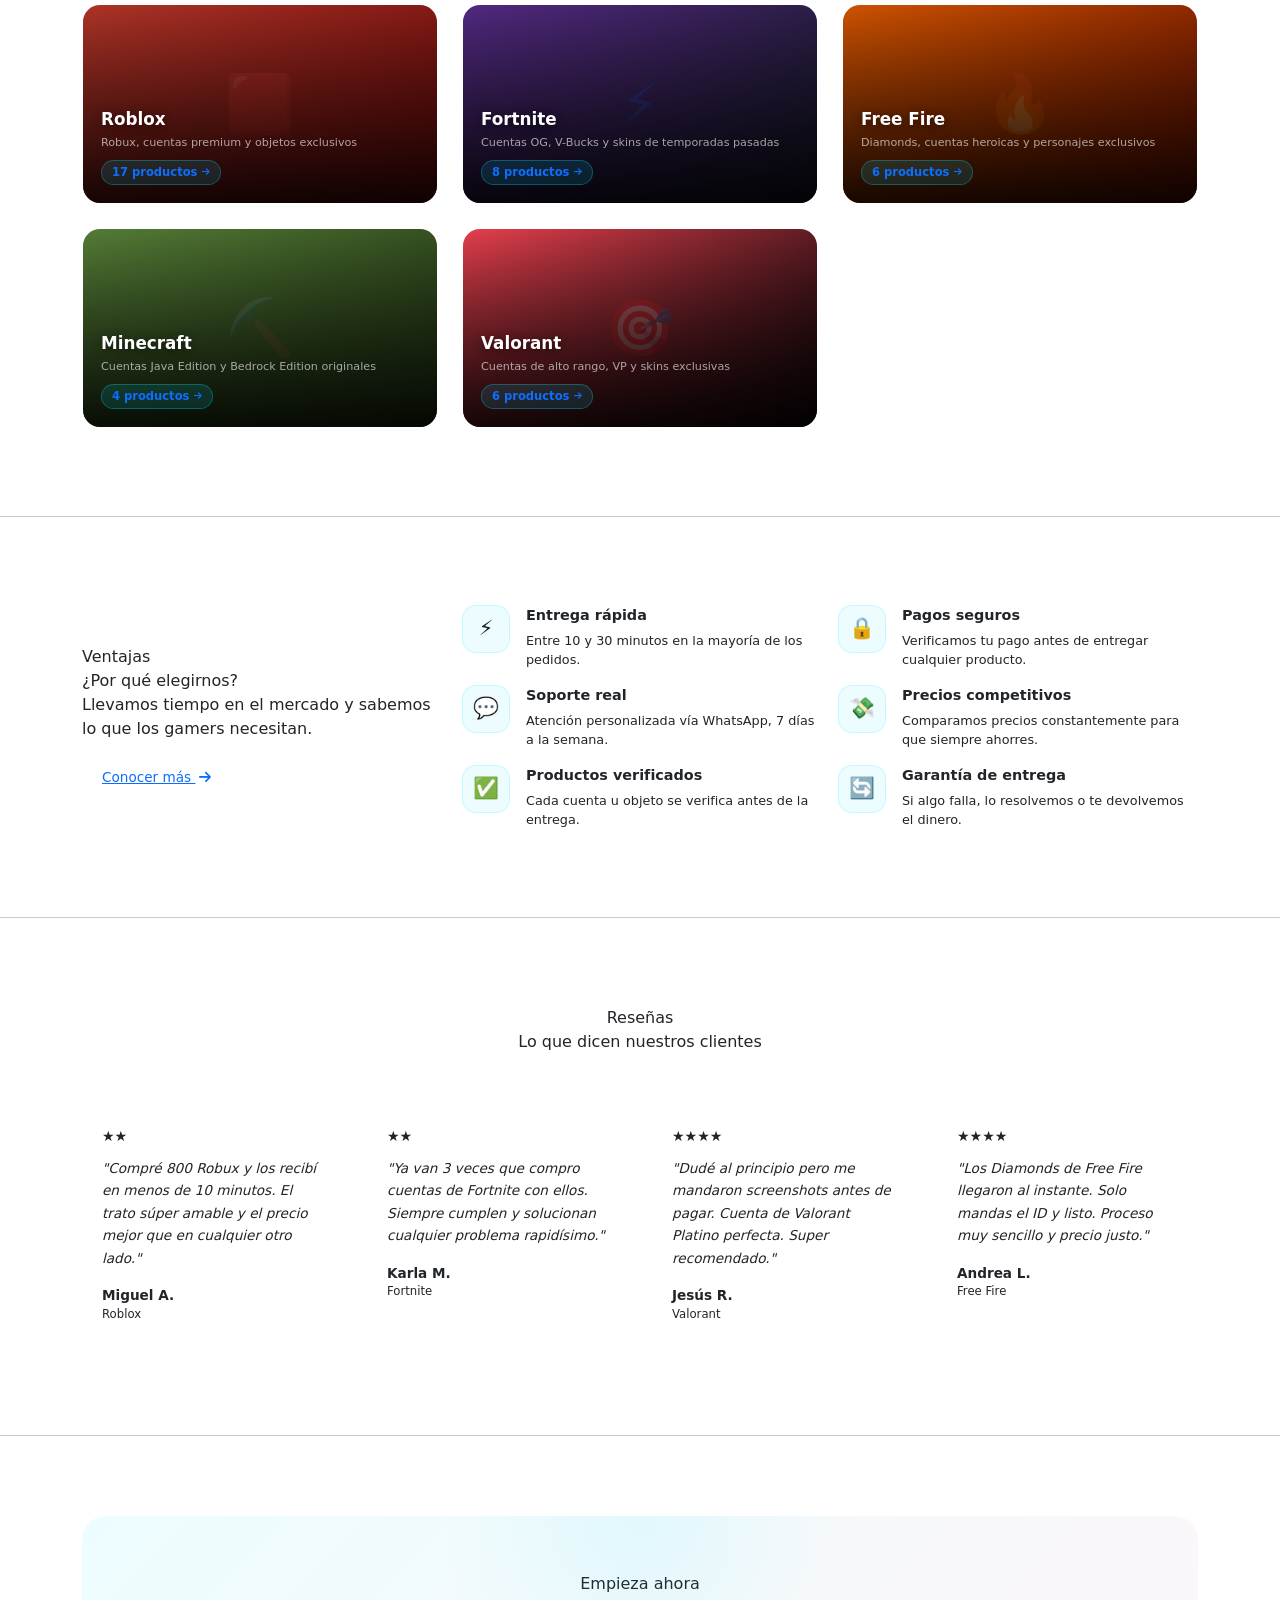
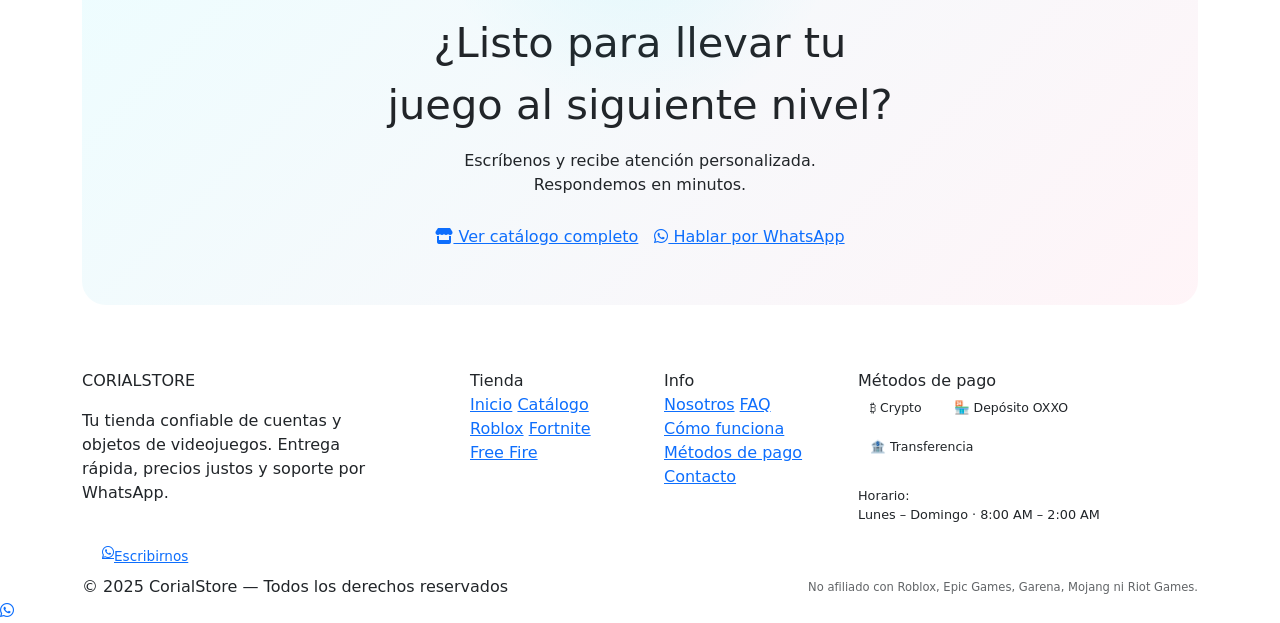
==== commit 7ca61415: "Soluciones de compatibilidad" ====
--- a/index.html
+++ b/index.html
@@ -3,420 +3,442 @@
 <head>
   <meta charset="UTF-8"/>
   <meta name="viewport" content="width=device-width, initial-scale=1.0"/>
-  <title>PixelShop — Tienda Gaming Online</title>
+  <title>CorialStore — Tienda Gaming Online</title>
   <link rel="stylesheet" href="https://cdn.jsdelivr.net/npm/bootstrap@5.3.3/dist/css/bootstrap.min.css"/>
   <link rel="stylesheet" href="https://cdnjs.cloudflare.com/ajax/libs/font-awesome/6.5.0/css/all.min.css"/>
-  <link rel="stylesheet" href="_shared.css"/>
+  <link rel="stylesheet" href="shared.css"/>
   <style>
-    /* ---- HERO ---- */
+    /* ============ HERO ============ */
     .hero {
       position: relative;
-      padding: 96px 0 80px;
+      /* Subtract navbar height (~57px) so section fills viewport */
+      min-height: calc(100vh - 57px);
+      display: flex;
+      flex-direction: column;
+      justify-content: center;
+      padding: 28px 0 24px;
       overflow: hidden;
     }
-    .hero-glow-1 {
-      position: absolute; top: -120px; left: -10%;
-      width: 600px; height: 600px; border-radius: 50%;
-      background: radial-gradient(ellipse, rgba(0,229,255,0.1) 0%, transparent 65%);
-      pointer-events: none;
-    }
-    .hero-glow-2 {
-      position: absolute; top: -60px; right: -5%;
-      width: 500px; height: 500px; border-radius: 50%;
-      background: radial-gradient(ellipse, rgba(255,45,111,0.08) 0%, transparent 65%);
-      pointer-events: none;
-    }
+    .hero-glow {
+      position: absolute; border-radius: 50%; pointer-events: none;
+    }
+    .hero-glow-1 { top:-140px; left:-8%;  width:600px; height:600px; background:radial-gradient(ellipse,rgba(0,229,255,0.1) 0%,transparent 65%); }
+    .hero-glow-2 { top:-80px;  right:-6%; width:500px; height:500px; background:radial-gradient(ellipse,rgba(255,45,111,0.08) 0%,transparent 65%); }
+
+    /* Kicker badge */
     .hero-kicker {
       display: inline-flex; align-items: center; gap: 8px;
-      font-family: var(--font-ui); font-size: 0.72rem; font-weight: 700;
-      letter-spacing: 3px; text-transform: uppercase;
-      color: var(--cyan);
-      background: rgba(0,229,255,0.07);
-      border: 1px solid rgba(0,229,255,0.22);
-      border-radius: 20px; padding: 6px 16px;
-      margin-bottom: 22px;
-    }
-    .hero-kicker span { width: 7px; height: 7px; background: var(--cyan); border-radius: 50%; animation: blink 1.5s infinite; }
+      font-family: var(--font-ui); font-size: 0.7rem; font-weight: 700;
+      letter-spacing: 3px; text-transform: uppercase; color: var(--cyan);
+      background: rgba(0,229,255,0.07); border: 1px solid rgba(0,229,255,0.22);
+      border-radius: 20px; padding: 5px 14px; margin-bottom: 16px;
+    }
+    .hero-kicker .dot { width:6px; height:6px; background:var(--cyan); border-radius:50%; animation:blink 1.5s infinite; flex-shrink:0; }
     @keyframes blink { 0%,100%{opacity:1} 50%{opacity:0.3} }
+
+    /* Heading — smaller so it fits above cards in one screen */
     .hero h1 {
       font-family: var(--font-head);
-      font-size: clamp(2.4rem, 5.5vw, 4.2rem);
-      font-weight: 800;
-      line-height: 1.08;
-      color: var(--text);
-      margin-bottom: 22px;
-    }
-    .hero h1 em { font-style: normal; color: var(--cyan); }
+      font-size: clamp(1.8rem, 3.5vw, 3rem);
+      font-weight: 800; line-height: 1.1;
+      color: var(--text); margin-bottom: 14px;
+    }
+    .hero h1 em     { font-style: normal; color: var(--cyan); }
     .hero h1 strong { font-style: normal; color: var(--pink); }
-    .hero-desc { font-size: 1.02rem; color: var(--muted); max-width: 520px; line-height: 1.7; }
-
+    .hero-desc { font-size: 0.88rem; color: var(--muted); line-height: 1.6; margin-bottom: 0; }
+
+    /* Stats row */
     .hero-stats {
-      display: flex; gap: 36px; flex-wrap: wrap; margin-top: 44px;
-    }
-    .hero-stat-num {
-      font-family: var(--font-head); font-size: 1.9rem; font-weight: 800;
-      line-height: 1;
-    }
-    .hero-stat-label { font-size: 0.75rem; color: var(--muted); margin-top: 3px; }
-
-    /* ---- GAME CARDS ---- */
-    .game-hero-card {
+      display: flex; gap: 24px; flex-wrap: wrap;
+      margin-top: 18px; margin-bottom: 0;
+      align-items: center;
+    }
+    .hero-stats .divider { width:1px; height:30px; background:var(--border); }
+    .hero-stat-num   { font-family:var(--font-head); font-size:1.5rem; font-weight:800; line-height:1; }
+    .hero-stat-label { font-size:0.68rem; color:var(--muted); margin-top:2px; }
+
+    /* ============ GAME SLIDER CARDS ============ */
+    .game-slider-wrap {
+      display: flex;
+      gap: 10px;
+      overflow-x: auto;
+      padding-bottom: 8px;
+      scrollbar-width: thin;
+      scrollbar-color: rgba(0,229,255,0.4) transparent;
+    }
+    .game-slider-wrap::-webkit-scrollbar { height: 3px; }
+    .game-slider-wrap::-webkit-scrollbar-thumb { background: rgba(0,229,255,0.4); border-radius: 2px; }
+
+    .gcard {
+      flex-shrink: 0;
+      /* Each card takes ~1/5 of container width, min 200px */
+      width: calc(20% - 6px);
+      min-width: 260px;
+      height: 420px;
       border-radius: 20px;
       overflow: hidden;
-      cursor: pointer;
-      border: 1.5px solid var(--border);
-      background: var(--bg2);
-      transition: transform 0.25s, border-color 0.25s, box-shadow 0.25s;
+      position: relative;
+      text-decoration: none;
+      border: 1.5px solid rgba(255,255,255,0.06);
+      transition: transform 0.28s, border-color 0.28s, box-shadow 0.28s;
+      display: block;
+    }
+    .gcard:hover {
+      transform: translateY(-8px) scale(1.02);
+      border-color: rgba(0,229,255,0.5);
+      box-shadow: 0 20px 60px rgba(0,0,0,0.6);
+    }
+
+    /* Background image fills the card */
+    .gcard-bg {
+      position: absolute; inset: 0;
+      background-size: cover;
+      background-position: center;
+      transition: transform 0.4s;
+    }
+    .gcard:hover .gcard-bg { transform: scale(1.06); }
+
+    /* Dark gradient overlay so text is readable */
+    .gcard-overlay {
+      position: absolute; inset: 0;
+      background: linear-gradient(
+        to bottom,
+        rgba(0,0,0,0.1) 0%,
+        rgba(0,0,0,0.35) 40%,
+        rgba(0,0,0,0.85) 100%
+      );
+    }
+
+    /* Content at the bottom of the card */
+    .gcard-body {
+      position: absolute;
+      bottom: 0; left: 0; right: 0;
+      padding: 20px 20px 24px;
+    }
+    .gcard-name {
+      font-family: var(--font-head);
+      font-size: 1.3rem; font-weight: 800;
+      color: #fff; margin-bottom: 4px;
+      text-shadow: 0 2px 8px rgba(0,0,0,0.6);
+    }
+    .gcard-sub {
+      font-size: 0.78rem; color: rgba(255,255,255,0.72);
+      line-height: 1.4; margin-bottom: 10px;
+    }
+    .gcard-cta {
+      display: inline-flex; align-items: center; gap: 6px;
+      font-family: var(--font-ui); font-size: 0.75rem; font-weight: 700;
+      color: var(--cyan); letter-spacing: 0.5px;
+      background: rgba(0,229,255,0.12);
+      border: 1px solid rgba(0,229,255,0.3);
+      border-radius: 20px; padding: 4px 12px;
+      transition: background 0.2s;
+    }
+    .gcard:hover .gcard-cta { background: rgba(0,229,255,0.22); }
+
+    @media (max-width: 767px) {
+      .hero { min-height: auto; padding: 32px 0 28px; }
+      .gcard { min-width: 220px; height: 340px; width: 220px; }
+      .hero h1 { font-size: clamp(1.6rem, 6vw, 2.2rem); }
+    }
+
+    /* ============ REST OF SECTIONS ============ */
+    .step-card { position:relative; background:var(--bg2); border:1px solid var(--border); border-radius:16px; padding:28px 22px; height:100%; }
+    .step-num   { font-family:var(--font-head); font-size:3rem; font-weight:800; color:rgba(0,229,255,0.07); position:absolute; top:14px; right:18px; line-height:1; }
+    .step-icon  { font-size:1.8rem; margin-bottom:14px; }
+    .step-title { font-family:var(--font-ui); font-size:0.95rem; font-weight:700; color:var(--text); margin-bottom:8px; }
+    .step-desc  { font-size:0.82rem; color:var(--muted); line-height:1.6; }
+
+    .feat-icon { width:48px; height:48px; border-radius:14px; background:rgba(0,229,255,0.07); border:1px solid rgba(0,229,255,0.18); display:flex; align-items:center; justify-content:center; font-size:1.3rem; flex-shrink:0; }
+
+    .test-card { background:var(--bg2); border:1px solid var(--border); border-radius:16px; padding:24px 20px; height:100%; }
+    .test-stars  { color:var(--amber); font-size:0.88rem; margin-bottom:10px; }
+    .test-text   { font-size:0.85rem; color:var(--muted); line-height:1.65; font-style:italic; }
+    .test-author { margin-top:14px; font-family:var(--font-ui); font-weight:700; font-size:0.85rem; color:var(--text); }
+    .test-game   { font-size:0.73rem; color:var(--muted); }
+
+    .cta-banner {
+      background:linear-gradient(135deg,rgba(0,229,255,0.07) 0%,rgba(255,45,111,0.05) 100%);
+      border:1px solid var(--border); border-radius:24px; padding:56px 36px;
+      text-align:center; position:relative; overflow:hidden;
+    }
+    .cta-banner::before { content:''; position:absolute; top:-50%; left:50%; transform:translateX(-50%); width:400px; height:400px; border-radius:50%; background:radial-gradient(ellipse,rgba(0,229,255,0.08) 0%,transparent 70%); pointer-events:none; }
+
+    /* ---- Tarjetas "Elige tu juego" con imagen de fondo ---- */
+    .jcard {
+      position: relative;
+      height: 200px;
+      border-radius: 18px;
+      overflow: hidden;
       text-decoration: none;
       display: block;
-    }
-    .game-hero-card:hover {
-      transform: translateY(-7px);
-      border-color: rgba(0,229,255,0.4);
-      box-shadow: 0 16px 48px rgba(0,0,0,0.4);
-    }
-    .game-hero-card-art {
-      height: 140px;
-      display: flex; align-items: center; justify-content: center;
-      font-size: 3.8rem;
-      position: relative;
-      overflow: hidden;
-    }
-    .game-hero-card-art::after {
-      content: '';
+      border: 1.5px solid rgba(255,255,255,0.06);
+      transition: transform 0.28s, border-color 0.28s, box-shadow 0.28s;
+    }
+    .jcard:hover {
+      transform: translateY(-6px) scale(1.02);
+      border-color: rgba(0,229,255,0.45);
+      box-shadow: 0 16px 48px rgba(0,0,0,0.55);
+    }
+    .jcard-bg {
       position: absolute; inset: 0;
-      background: linear-gradient(to bottom, transparent 40%, rgba(14,14,28,0.85) 100%);
-    }
-    .game-hero-card-body { padding: 16px 18px 20px; }
-    .game-hero-card-name {
-      font-family: var(--font-head); font-size: 1rem; font-weight: 800;
-      color: var(--text); margin-bottom: 4px;
-    }
-    .game-hero-card-sub { font-size: 0.75rem; color: var(--muted); }
-    .game-hero-card-count {
-      font-family: var(--font-ui); font-size: 0.7rem; font-weight: 700;
-      color: var(--cyan); letter-spacing: 1px; margin-top: 10px;
-    }
-    .game-hero-card-arrow {
-      float: right; color: var(--muted); font-size: 0.75rem; margin-top: 2px;
-      transition: transform 0.2s, color 0.2s;
-    }
-    .game-hero-card:hover .game-hero-card-arrow { transform: translateX(4px); color: var(--cyan); }
-
-    /* ---- HOW IT WORKS ---- */
-    .step-card {
-      position: relative;
-      background: var(--bg2);
-      border: 1px solid var(--border);
-      border-radius: 16px;
-      padding: 30px 24px;
-      height: 100%;
-    }
-    .step-num {
-      font-family: var(--font-head);
-      font-size: 3rem; font-weight: 800;
-      color: rgba(0,229,255,0.08);
-      position: absolute; top: 16px; right: 20px;
-      line-height: 1;
-    }
-    .step-icon { font-size: 1.8rem; margin-bottom: 14px; }
-    .step-title { font-family: var(--font-ui); font-size: 0.95rem; font-weight: 700; color: var(--text); margin-bottom: 8px; }
-    .step-desc { font-size: 0.82rem; color: var(--muted); line-height: 1.6; }
-
-    /* ---- FEATURES ---- */
-    .feature-icon-wrap {
-      width: 50px; height: 50px; border-radius: 14px;
-      background: rgba(0,229,255,0.07);
-      border: 1px solid rgba(0,229,255,0.18);
-      display: flex; align-items: center; justify-content: center;
-      font-size: 1.4rem; margin-bottom: 16px;
-      flex-shrink: 0;
-    }
-
-    /* ---- TESTIMONIALS ---- */
-    .testimonial-card {
-      background: var(--bg2);
-      border: 1px solid var(--border);
-      border-radius: 16px;
-      padding: 26px 22px;
-      height: 100%;
-    }
-    .testimonial-stars { color: var(--amber); font-size: 0.9rem; margin-bottom: 12px; }
-    .testimonial-text { font-size: 0.87rem; color: var(--muted); line-height: 1.65; font-style: italic; }
-    .testimonial-author { margin-top: 16px; font-family: var(--font-ui); font-weight: 700; font-size: 0.85rem; color: var(--text); }
-    .testimonial-game { font-size: 0.73rem; color: var(--muted); }
-
-    /* ---- CTA BANNER ---- */
-    .cta-banner {
-      background: linear-gradient(135deg, rgba(0,229,255,0.07) 0%, rgba(255,45,111,0.05) 100%);
-      border: 1px solid var(--border);
-      border-radius: 24px;
-      padding: 56px 48px;
-      text-align: center;
-      position: relative; overflow: hidden;
-    }
-    .cta-banner::before {
-      content: '';
-      position: absolute; top: -50%; left: 50%; transform: translateX(-50%);
-      width: 400px; height: 400px; border-radius: 50%;
-      background: radial-gradient(ellipse, rgba(0,229,255,0.08) 0%, transparent 70%);
-      pointer-events: none;
-    }
+      background-size: cover; background-position: center;
+      transition: transform 0.4s;
+    }
+    .jcard:hover .jcard-bg { transform: scale(1.07); }
+    .jcard-overlay {
+      position: absolute; inset: 0;
+      background: linear-gradient(to bottom, rgba(0,0,0,0.1) 0%, rgba(0,0,0,0.45) 45%, rgba(0,0,0,0.88) 100%);
+    }
+    .jcard-body {
+      position: absolute; bottom: 0; left: 0; right: 0;
+      padding: 16px 18px 18px;
+    }
+    .jcard-name {
+      font-family: var(--font-head); font-size: 1.05rem; font-weight: 800;
+      color: #fff; margin-bottom: 3px;
+      text-shadow: 0 2px 8px rgba(0,0,0,0.5);
+    }
+    .jcard-sub  { font-size: 0.7rem; color: rgba(255,255,255,0.62); margin-bottom: 8px; line-height:1.4; }
+    .jcard-count {
+      display: inline-flex; align-items: center; gap: 5px;
+      font-family: var(--font-ui); font-size: 0.72rem; font-weight: 700;
+      color: var(--cyan);
+      background: rgba(0,229,255,0.12); border: 1px solid rgba(0,229,255,0.28);
+      border-radius: 20px; padding: 3px 10px;
+      transition: background 0.2s;
+    }
+    .jcard:hover .jcard-count { background: rgba(0,229,255,0.22); }
   </style>
 </head>
 <body>
-  <div id="ps-nav"></div>
-
-  <!-- ============ HERO ============ -->
-  <section class="hero z1">
-    <div class="hero-glow-1"></div>
-    <div class="hero-glow-2"></div>
-    <div class="container">
-      <div class="row align-items-center gy-5">
-        <div class="col-lg-6 fade-up">
-          <div class="hero-kicker">
-            <span></span> Tienda Online Gaming
-          </div>
-          <h1>Cuentas y objetos<br>de <em>videojuegos</em><br>al <strong>mejor precio</strong></h1>
-          <p class="hero-desc">
-            Robux, V-Bucks, Diamonds, cuentas premium y objetos raros.
-            Todo verificado, entrega en minutos vía WhatsApp.
-          </p>
-          <div class="d-flex gap-3 mt-4 flex-wrap fade-up fade-up-2">
-            <a href="catalogo.html" class="btn-ps-primary">
-              <i class="fas fa-store"></i> Ver catálogo
-            </a>
-            <a href="contacto.html" class="btn-ps-ghost">
-              <i class="fab fa-whatsapp"></i> Contactar
-            </a>
-          </div>
-          <div class="hero-stats fade-up fade-up-3">
-            <div>
-              <div class="hero-stat-num" style="color:var(--cyan)">500+</div>
-              <div class="hero-stat-label">Clientes satisfechos</div>
-            </div>
-            <div style="width:1px;background:var(--border)"></div>
-            <div>
-              <div class="hero-stat-num" style="color:var(--pink)">5</div>
-              <div class="hero-stat-label">Juegos disponibles</div>
-            </div>
-            <div style="width:1px;background:var(--border)"></div>
-            <div>
-              <div class="hero-stat-num" style="color:var(--green)">‹30min</div>
-              <div class="hero-stat-label">Tiempo de entrega</div>
-            </div>
-          </div>
-        </div>
-        <div class="col-lg-6">
-          <!-- Floating game cards preview -->
-          <div class="row g-3 fade-up fade-up-2" id="heroGameCards"></div>
+<div id="cs-nav"></div>
+
+<!-- HERO -->
+<section class="hero z1">
+  <div class="hero-glow hero-glow-1"></div>
+  <div class="hero-glow hero-glow-2"></div>
+  <div class="container">
+
+    <!-- Texto + stats compactos -->
+    <div class="row justify-content-center text-center mb-4">
+      <div class="col-lg-9 fade-up">
+        <h1>Cuentas y objetos de <em>videojuegos</em> al <strong>mejor precio</strong></h1>
+        <p class="hero-desc">Robux, V-Bucks, Diamonds, cuentas premium y objetos raros.<br>Todo verificado, entrega en minutos vía WhatsApp.</p>
+        <div class="d-flex gap-3 mt-3 mb-3 flex-wrap justify-content-center fade-up fade-up-2">
+          <a href="catalogo.html" class="btn-cs-primary"><i class="fas fa-store"></i> Ver catálogo</a>
+          <a href="contacto.html" class="btn-cs-ghost"><i class="fab fa-whatsapp"></i> Contactar</a>
+        </div>
+        <div class="hero-stats justify-content-center fade-up fade-up-3">
+          <div>
+            <div class="hero-stat-num" style="color:var(--cyan)">500+</div>
+            <div class="hero-stat-label">Clientes satisfechos</div>
+          </div>
+          <div class="divider"></div>
+          <div>
+            <div class="hero-stat-num" style="color:var(--pink)">5</div>
+            <div class="hero-stat-label">Juegos disponibles</div>
+          </div>
+          <div class="divider"></div>
+          <div>
+            <div class="hero-stat-num" style="color:var(--green)">10-30m</div>
+            <div class="hero-stat-label">Tiempo de entrega</div>
+          </div>
         </div>
       </div>
     </div>
-  </section>
-
-  <hr class="neon-hr">
-
-  <!-- ============ CÓMO FUNCIONA ============ -->
-  <section class="py-5 z1" id="como-funciona">
-    <div class="container py-4">
-      <div class="text-center mb-5">
-        <div class="ps-section-label">Proceso de compra</div>
-        <div class="ps-section-title">¿Cómo funciona?</div>
-        <p style="color:var(--muted);max-width:480px;margin:0 auto">Comprar es simple y rápido. En 4 pasos tienes tu producto.</p>
+
+    <!-- Tarjetas grandes con imagen de fondo -->
+    <div class="game-slider-wrap fade-up fade-up-2" id="heroCards"></div>
+
+  </div>
+</section>
+
+<hr class="neon-hr">
+
+<!-- CÓMO FUNCIONA -->
+<section class="py-5 z1">
+  <div class="container py-4">
+    <div class="text-center mb-5">
+      <div class="cs-label">Proceso de compra</div>
+      <div class="cs-title">¿Cómo funciona?</div>
+      <p style="color:var(--muted);max-width:480px;margin:0 auto">Comprar es simple y rápido. En 4 pasos tienes tu producto.</p>
+    </div>
+    <div class="row g-4">
+      <div class="col-sm-6 col-lg-3"><div class="step-card fade-up fade-up-1"><div class="step-num">01</div><div class="step-icon">🔍</div><div class="step-title">Elige tu producto</div><div class="step-desc">Navega el catálogo, filtra por juego y encuentra lo que buscas.</div></div></div>
+      <div class="col-sm-6 col-lg-3"><div class="step-card fade-up fade-up-2"><div class="step-num">02</div><div class="step-icon">💬</div><div class="step-title">Escríbenos</div><div class="step-desc">Haz clic en "Comprar" y se abre WhatsApp con tu pedido ya escrito.</div></div></div>
+      <div class="col-sm-6 col-lg-3"><div class="step-card fade-up fade-up-3"><div class="step-num">03</div><div class="step-icon">💳</div><div class="step-title">Realiza el pago</div><div class="step-desc">Crypto, depósito OXXO o transferencia. Te enviamos los datos al momento.</div></div></div>
+      <div class="col-sm-6 col-lg-3"><div class="step-card fade-up fade-up-4"><div class="step-num">04</div><div class="step-icon">🚀</div><div class="step-title">Recibe tu producto</div><div class="step-desc">Entregamos entre 10 y 30 minutos tras confirmar el pago.</div></div></div>
+    </div>
+  </div>
+</section>
+
+<hr class="neon-hr">
+
+<!-- JUEGOS -->
+<section class="py-5 z1">
+  <div class="container py-4">
+    <div class="d-flex align-items-end justify-content-between mb-5 flex-wrap gap-3">
+      <div>
+        <div class="cs-label">Catálogo</div>
+        <div class="cs-title">Elige tu <span>juego</span></div>
       </div>
-      <div class="row g-4">
-        <div class="col-sm-6 col-lg-3">
-          <div class="step-card fade-up fade-up-1">
-            <div class="step-num">01</div>
-            <div class="step-icon">🔍</div>
-            <div class="step-title">Elige tu producto</div>
-            <div class="step-desc">Navega el catálogo, filtra por juego y encuentra lo que buscas.</div>
-          </div>
-        </div>
-        <div class="col-sm-6 col-lg-3">
-          <div class="step-card fade-up fade-up-2">
-            <div class="step-num">02</div>
-            <div class="step-icon">💬</div>
-            <div class="step-title">Escríbenos</div>
-            <div class="step-desc">Haz clic en "Comprar" y se abre WhatsApp con tu pedido ya escrito.</div>
-          </div>
-        </div>
-        <div class="col-sm-6 col-lg-3">
-          <div class="step-card fade-up fade-up-3">
-            <div class="step-num">03</div>
-            <div class="step-icon">💳</div>
-            <div class="step-title">Realiza el pago</div>
-            <div class="step-desc">OXXO, transferencia SPEI, CoDi o PayPal. Te enviamos los datos al momento.</div>
-          </div>
-        </div>
-        <div class="col-sm-6 col-lg-3">
-          <div class="step-card fade-up fade-up-4">
-            <div class="step-num">04</div>
-            <div class="step-icon">🚀</div>
-            <div class="step-title">Recibe tu producto</div>
-            <div class="step-desc">Entregamos en menos de 30 minutos confirmado el pago. ¡A jugar!</div>
-          </div>
-        </div>
+      <a href="catalogo.html" class="btn-cs-ghost" style="font-size:0.85rem;padding:9px 20px">Ver todos <i class="fas fa-arrow-right ms-1"></i></a>
+    </div>
+    <div class="row g-4" id="gamesGrid"></div>
+  </div>
+</section>
+
+<hr class="neon-hr">
+
+<!-- POR QUÉ ELEGIRNOS -->
+<section class="py-5 z1">
+  <div class="container py-4">
+    <div class="row gy-5 align-items-center">
+      <div class="col-lg-4">
+        <div class="cs-label">Ventajas</div>
+        <div class="cs-title">¿Por qué <span>elegirnos?</span></div>
+        <p style="color:var(--muted);margin-bottom:24px">Llevamos tiempo en el mercado y sabemos lo que los gamers necesitan.</p>
+        <a href="nosotros.html" class="btn-cs-ghost" style="font-size:0.85rem;padding:9px 20px">Conocer más <i class="fas fa-arrow-right ms-1"></i></a>
       </div>
-    </div>
-  </section>
-
-  <hr class="neon-hr">
-
-  <!-- ============ JUEGOS ============ -->
-  <section class="py-5 z1">
-    <div class="container py-4">
-      <div class="d-flex align-items-end justify-content-between mb-5 flex-wrap gap-3">
-        <div>
-          <div class="ps-section-label">Catálogo</div>
-          <div class="ps-section-title">Elige tu <span>juego</span></div>
-        </div>
-        <a href="catalogo.html" class="btn-ps-ghost" style="font-size:0.85rem;padding:9px 20px">
-          Ver todos <i class="fas fa-arrow-right ms-1"></i>
+      <div class="col-lg-8"><div class="row g-3" id="featGrid"></div></div>
+    </div>
+  </div>
+</section>
+
+<hr class="neon-hr">
+
+<!-- TESTIMONIOS -->
+<section class="py-5 z1">
+  <div class="container py-4">
+    <div class="text-center mb-5">
+      <div class="cs-label">Reseñas</div>
+      <div class="cs-title">Lo que dicen nuestros <span>clientes</span></div>
+    </div>
+    <div class="row g-4" id="testGrid"></div>
+  </div>
+</section>
+
+<hr class="neon-hr">
+
+<!-- CTA BANNER -->
+<section class="py-5 z1">
+  <div class="container py-3">
+    <div class="cta-banner">
+      <div class="cs-label mb-3" style="justify-content:center;display:flex">Empieza ahora</div>
+      <div class="cs-title" style="font-size:clamp(1.6rem,3.5vw,2.6rem)">¿Listo para llevar tu<br>juego al siguiente nivel?</div>
+      <p style="color:var(--muted);max-width:420px;margin:12px auto 28px">Escríbenos y recibe atención personalizada. Respondemos en minutos.</p>
+      <div class="d-flex gap-3 justify-content-center flex-wrap">
+        <a href="catalogo.html" class="btn-cs-primary"><i class="fas fa-store"></i> Ver catálogo completo</a>
+        <a id="ctaWa" href="#" target="_blank" class="btn-wa"><i class="fab fa-whatsapp"></i> Hablar por WhatsApp</a>
+      </div>
+    </div>
+  </div>
+</section>
+
+<div id="cs-footer"></div>
+
+<script src="https://cdn.jsdelivr.net/npm/bootstrap@5.3.3/dist/js/bootstrap.bundle.min.js"></script>
+<script src="data.js"></script>
+<script src="cs.js"></script>
+<script>
+  CS.init('home');
+
+  // Imágenes de fondo reales para cada juego (Wikimedia / dominio público)
+  const GAME_IMGS = {
+    roblox:    'https://upload.wikimedia.org/wikipedia/commons/thumb/4/4b/Roblox%27s_icon.png/240px-Roblox%27s_icon.png',
+    fortnite:  'https://upload.wikimedia.org/wikipedia/commons/thumb/6/6e/Fortnite_wordmark.svg/320px-Fortnite_wordmark.svg.png',
+    freefire:  'https://upload.wikimedia.org/wikipedia/en/thumb/a/a4/Free_Fire_logo.png/250px-Free_Fire_logo.png',
+    minecraft: 'https://upload.wikimedia.org/wikipedia/en/thumb/5/51/Minecraft_cover.png/250px-Minecraft_cover.png',
+    valorant:  'https://upload.wikimedia.org/wikipedia/commons/thumb/f/fc/Valorant_logo_-_pink_color_version.svg/320px-Valorant_logo_-_pink_color_version.svg.png',
+  };
+
+  // Hero game cards — tarjetas grandes con imagen de fondo
+  const heroEl = document.getElementById('heroCards');
+  GAMES.forEach((g,i) => {
+    const total = g.categories.reduce((a,c)=>a+c.products.length,0);
+    const imgUrl = GAME_IMGS[g.id];
+    heroEl.innerHTML += `
+      <a href="catalogo.html?juego=${g.id}" class="gcard fade-up fade-up-${(i%4)+1}">
+        <div class="gcard-bg" style="background:linear-gradient(135deg,${g.color},${g.color2});">
+          ${imgUrl ? `<img src="${imgUrl}" alt="${g.name}"
+            style="position:absolute;inset:0;width:100%;height:100%;object-fit:cover;object-position:center;opacity:0.7;mix-blend-mode:luminosity;"
+            onerror="this.style.display='none'"/>` : ''}
+          <div style="position:absolute;inset:0;display:flex;align-items:center;justify-content:center;font-size:4rem;opacity:0.3">${g.emoji}</div>
+        </div>
+        <div class="gcard-overlay"></div>
+        <div class="gcard-body">
+          <div class="gcard-name">${g.name}</div>
+          <div class="gcard-sub">${g.tagline}</div>
+          <div class="gcard-cta">${total} productos <i class="fas fa-arrow-right" style="font-size:0.6rem"></i></div>
+        </div>
+      </a>`;
+  });
+
+  // Games section grid
+  const gamesEl = document.getElementById('gamesGrid');
+  GAMES.forEach((g,i) => {
+    const total = g.categories.reduce((a,c)=>a+c.products.length,0);
+    const imgUrl = GAME_IMGS[g.id];
+    gamesEl.innerHTML += `
+      <div class="col-6 col-md-4">
+        <a href="catalogo.html?juego=${g.id}" class="jcard fade-up fade-up-${(i%4)+1}">
+          <div class="jcard-bg" style="background:linear-gradient(135deg,${g.color},${g.color2});">
+            ${imgUrl ? `<img src="${imgUrl}" alt="${g.name}"
+              style="position:absolute;inset:0;width:100%;height:100%;object-fit:cover;object-position:center;opacity:0.65;mix-blend-mode:luminosity;"
+              onerror="this.style.display='none'"/>` : ''}
+            <div style="position:absolute;inset:0;display:flex;align-items:center;justify-content:center;font-size:3.5rem;opacity:0.25">${g.emoji}</div>
+          </div>
+          <div class="jcard-overlay"></div>
+          <div class="jcard-body">
+            <div class="jcard-name">${g.name}</div>
+            <div class="jcard-sub">${g.tagline}</div>
+            <div class="jcard-count">${total} productos <i class="fas fa-arrow-right" style="font-size:0.55rem"></i></div>
+          </div>
         </a>
-      </div>
-      <div class="row g-4" id="gamesGrid"></div>
-    </div>
-  </section>
-
-  <hr class="neon-hr">
-
-  <!-- ============ FEATURES / POR QUÉ ELEGIRNOS ============ -->
-  <section class="py-5 z1">
-    <div class="container py-4">
-      <div class="row gy-5 align-items-center">
-        <div class="col-lg-4">
-          <div class="ps-section-label">Ventajas</div>
-          <div class="ps-section-title">¿Por qué <span>elegirnos?</span></div>
-          <p style="color:var(--muted);margin-bottom:24px">Llevamos tiempo en el mercado y sabemos lo que los gamers necesitan.</p>
-          <a href="nosotros.html" class="btn-ps-ghost" style="font-size:0.85rem;padding:9px 20px">
-            Conocer más <i class="fas fa-arrow-right ms-1"></i>
-          </a>
-        </div>
-        <div class="col-lg-8">
-          <div class="row g-3" id="featuresGrid"></div>
-        </div>
-      </div>
-    </div>
-  </section>
-
-  <hr class="neon-hr">
-
-  <!-- ============ TESTIMONIALS ============ -->
-  <section class="py-5 z1">
-    <div class="container py-4">
-      <div class="text-center mb-5">
-        <div class="ps-section-label">Reseñas</div>
-        <div class="ps-section-title">Lo que dicen nuestros <span>clientes</span></div>
-      </div>
-      <div class="row g-4" id="testimonialsGrid"></div>
-    </div>
-  </section>
-
-  <hr class="neon-hr">
-
-  <!-- ============ CTA BANNER ============ -->
-  <section class="py-5 z1">
-    <div class="container py-3">
-      <div class="cta-banner">
-        <div class="ps-section-label mb-3" style="justify-content:center;display:flex">Empieza ahora</div>
-        <div class="ps-section-title" style="font-size:clamp(1.6rem,3.5vw,2.6rem)">¿Listo para llevar tu<br>juego al siguiente nivel?</div>
-        <p style="color:var(--muted);max-width:420px;margin:12px auto 28px">Escríbenos y recibe atención personalizada. Respondemos en minutos.</p>
-        <div class="d-flex gap-3 justify-content-center flex-wrap">
-          <a href="catalogo.html" class="btn-ps-primary"><i class="fas fa-store"></i> Ver catálogo completo</a>
-          <a id="ctaWa" href="#" target="_blank" class="btn-wa"><i class="fab fa-whatsapp"></i> Hablar por WhatsApp</a>
-        </div>
-      </div>
-    </div>
-  </section>
-
-  <div id="ps-footer"></div>
-
-  <script src="https://cdn.jsdelivr.net/npm/bootstrap@5.3.3/dist/js/bootstrap.bundle.min.js"></script>
-  <script src="data.js"></script>
-  <script src="ps.js"></script>
-  <script>
-    PS.init('home');
-
-    // Hero game cards (first 4)
-    const heroEl = document.getElementById('heroGameCards');
-    GAMES.slice(0,4).forEach((g,i) => {
-      heroEl.innerHTML += `
-        <div class="col-6">
-          <a href="catalogo.html?juego=${g.id}" class="game-hero-card fade-up fade-up-${i+1}">
-            <div class="game-hero-card-art" style="background:linear-gradient(135deg,${g.color},${g.color2})">
-              <span style="position:relative;z-index:1">${g.emoji}</span>
-            </div>
-            <div class="game-hero-card-body">
-              <div class="game-hero-card-name">${g.name} <span class="game-hero-card-arrow"><i class="fas fa-chevron-right"></i></span></div>
-              <div class="game-hero-card-sub">${g.tagline}</div>
-              <div class="game-hero-card-count">${g.categories.reduce((a,c)=>a+c.products.length,0)} productos disponibles →</div>
-            </div>
-          </a>
-        </div>`;
-    });
-
-    // All games grid
-    const gamesEl = document.getElementById('gamesGrid');
-    GAMES.forEach((g,i) => {
-      const total = g.categories.reduce((a,c)=>a+c.products.length,0);
-      gamesEl.innerHTML += `
-        <div class="col-6 col-md-4 col-lg-4">
-          <a href="catalogo.html?juego=${g.id}" class="ps-card d-block text-decoration-none p-4 fade-up fade-up-${(i%4)+1}">
-            <div style="font-size:2.6rem;margin-bottom:14px">${g.emoji}</div>
-            <div style="font-family:var(--font-head);font-size:1.1rem;font-weight:800;color:var(--text);margin-bottom:6px">${g.name}</div>
-            <div style="font-size:0.78rem;color:var(--muted);margin-bottom:14px">${g.tagline}</div>
-            <div style="font-family:var(--font-ui);font-size:0.75rem;font-weight:700;color:var(--cyan)">${total} productos →</div>
-          </a>
-        </div>`;
-    });
-
-    // Features
-    const features = [
-      { icon:'⚡', title:'Entrega rápida',     desc:'Menos de 30 minutos en la mayoría de los pedidos.' },
-      { icon:'🔒', title:'Pagos seguros',       desc:'Verificamos tu pago antes de entregar cualquier producto.' },
-      { icon:'💬', title:'Soporte real',        desc:'Atención personalizada vía WhatsApp, 7 días a la semana.' },
-      { icon:'💸', title:'Precios competitivos',desc:'Comparamos precios constantemente para que siempre ahorres.' },
-      { icon:'✅', title:'Productos verificados',desc:'Cada cuenta u objeto se verifica antes de la entrega.' },
-      { icon:'🔄', title:'Garantía de entrega', desc:'Si algo falla, lo resolvemos o te devolvemos el dinero.' },
-    ];
-    const featEl = document.getElementById('featuresGrid');
-    features.forEach((f,i) => {
-      featEl.innerHTML += `
-        <div class="col-sm-6">
-          <div class="d-flex gap-3 fade-up fade-up-${(i%4)+1}">
-            <div class="feature-icon-wrap">${f.icon}</div>
-            <div>
-              <div style="font-family:var(--font-ui);font-weight:700;font-size:0.9rem;margin-bottom:4px">${f.title}</div>
-              <div style="font-size:0.8rem;color:var(--muted)">${f.desc}</div>
-            </div>
-          </div>
-        </div>`;
-    });
-
-    // Testimonials
-    const testimonials = [
-      { text:'Compré 800 Robux y los recibí en menos de 10 minutos. El trato súper amable y el precio mejor que en cualquier otro lado.',  author:'Miguel A.',  game:'Roblox',   stars:5 },
-      { text:'Ya van 3 veces que compro cuentas de Fortnite con ellos. Siempre cumplen, te avisan si hay algún problema y solucionan rápido.',author:'Karla M.',  game:'Fortnite', stars:5 },
-      { text:'Dudé al principio pero me mandaron screenshots de todo antes de pagar. Cuenta de Valorant Platino perfecto, super recomendado.', author:'Jesús R.',  game:'Valorant', stars:5 },
-      { text:'Los Diamonds de Free Fire llegaron al instante. Súper fácil el proceso, solo mandas el ID y listo. Precio justo.', author:'Andrea L.', game:'Free Fire', stars:5 },
-    ];
-    const testEl = document.getElementById('testimonialsGrid');
-    testimonials.forEach((t,i) => {
-      testEl.innerHTML += `
-        <div class="col-md-6 col-lg-3">
-          <div class="testimonial-card fade-up fade-up-${i+1}">
-            <div class="testimonial-stars">${'★'.repeat(t.stars)}</div>
-            <div class="testimonial-text">"${t.text}"</div>
-            <div class="testimonial-author mt-3">${t.author}</div>
-            <div class="testimonial-game">${t.game}</div>
-          </div>
-        </div>`;
-    });
-
-    // CTA WA link
-    document.getElementById('ctaWa').href = PS.waLink('Hola PixelShop! Quiero información sobre sus productos 🎮');
-  </script>
+      </div>`;
+  });
+
+  // Features
+  [
+    {icon:'⚡',title:'Entrega rápida',      desc:'Entre 10 y 30 minutos en la mayoría de los pedidos.'},
+    {icon:'🔒',title:'Pagos seguros',       desc:'Verificamos tu pago antes de entregar cualquier producto.'},
+    {icon:'💬',title:'Soporte real',        desc:'Atención personalizada vía WhatsApp, 7 días a la semana.'},
+    {icon:'💸',title:'Precios competitivos',desc:'Comparamos precios constantemente para que siempre ahorres.'},
+    {icon:'✅',title:'Productos verificados',desc:'Cada cuenta u objeto se verifica antes de la entrega.'},
+    {icon:'🔄',title:'Garantía de entrega', desc:'Si algo falla, lo resolvemos o te devolvemos el dinero.'},
+  ].forEach((f,i) => {
+    document.getElementById('featGrid').innerHTML += `
+      <div class="col-sm-6">
+        <div class="d-flex gap-3 fade-up fade-up-${(i%4)+1}">
+          <div class="feat-icon">${f.icon}</div>
+          <div>
+            <div style="font-family:var(--font-ui);font-weight:700;font-size:0.9rem;margin-bottom:4px">${f.title}</div>
+            <div style="font-size:0.8rem;color:var(--muted)">${f.desc}</div>
+          </div>
+        </div>
+      </div>`;
+  });
+
+  // Testimonials
+  [
+    {text:'Compré 800 Robux y los recibí en menos de 10 minutos. El trato súper amable y el precio mejor que en cualquier otro lado.',  author:'Miguel A.',  game:'Roblox',   stars:2},
+    {text:'Ya van 3 veces que compro cuentas de Fortnite con ellos. Siempre cumplen y solucionan cualquier problema rapidísimo.',       author:'Karla M.',   game:'Fortnite',  stars:2},
+    {text:'Dudé al principio pero me mandaron screenshots antes de pagar. Cuenta de Valorant Platino perfecta. Super recomendado.',     author:'Jesús R.',   game:'Valorant',  stars:4},
+    {text:'Los Diamonds de Free Fire llegaron al instante. Solo mandas el ID y listo. Proceso muy sencillo y precio justo.',            author:'Andrea L.',  game:'Free Fire', stars:4},
+  ].forEach((t,i) => {
+    document.getElementById('testGrid').innerHTML += `
+      <div class="col-md-6 col-lg-3">
+        <div class="test-card fade-up fade-up-${i+1}">
+          <div class="test-stars">${'★'.repeat(t.stars)}</div>
+          <div class="test-text">"${t.text}"</div>
+          <div class="test-author mt-3">${t.author}</div>
+          <div class="test-game">${t.game}</div>
+        </div>
+      </div>`;
+  });
+
+  document.getElementById('ctaWa').href = CS.wa('Hola CorialStore! Quiero información sobre sus productos 🎮');
+</script>
 </body>
 </html>
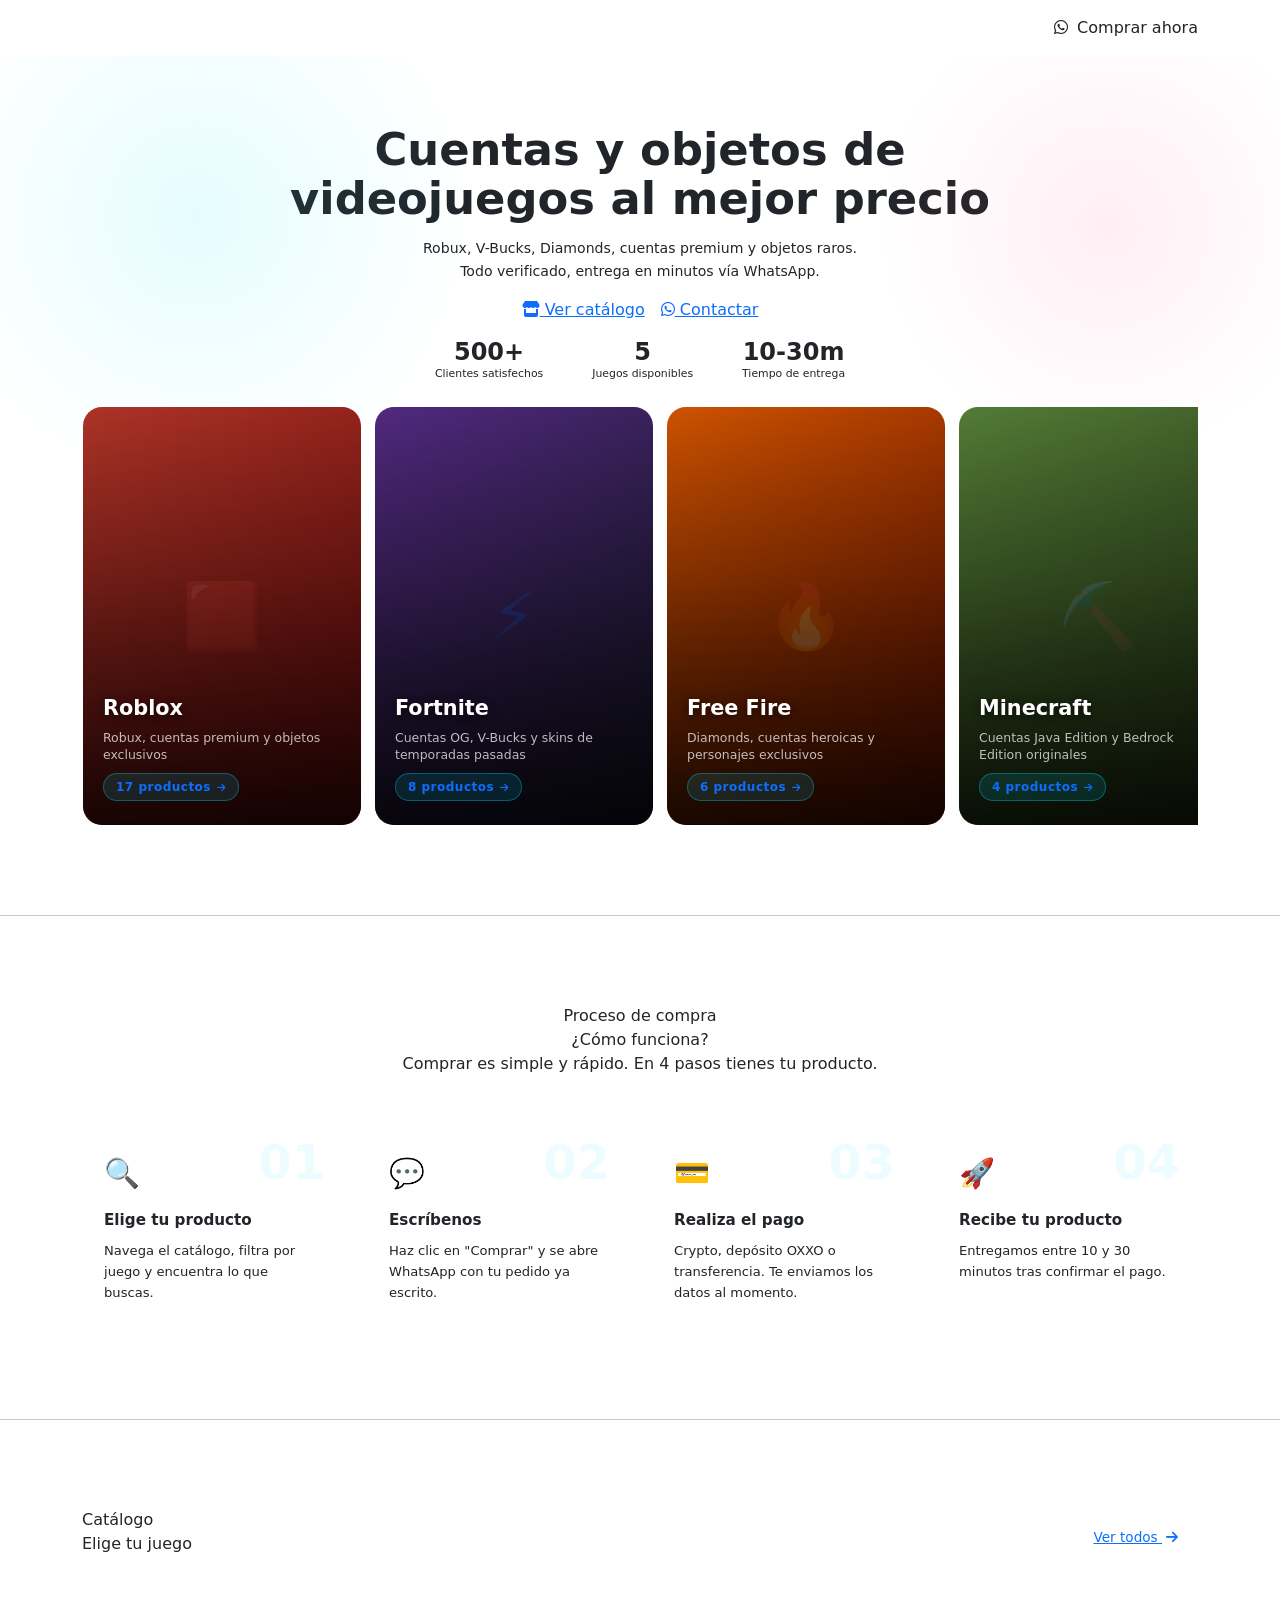
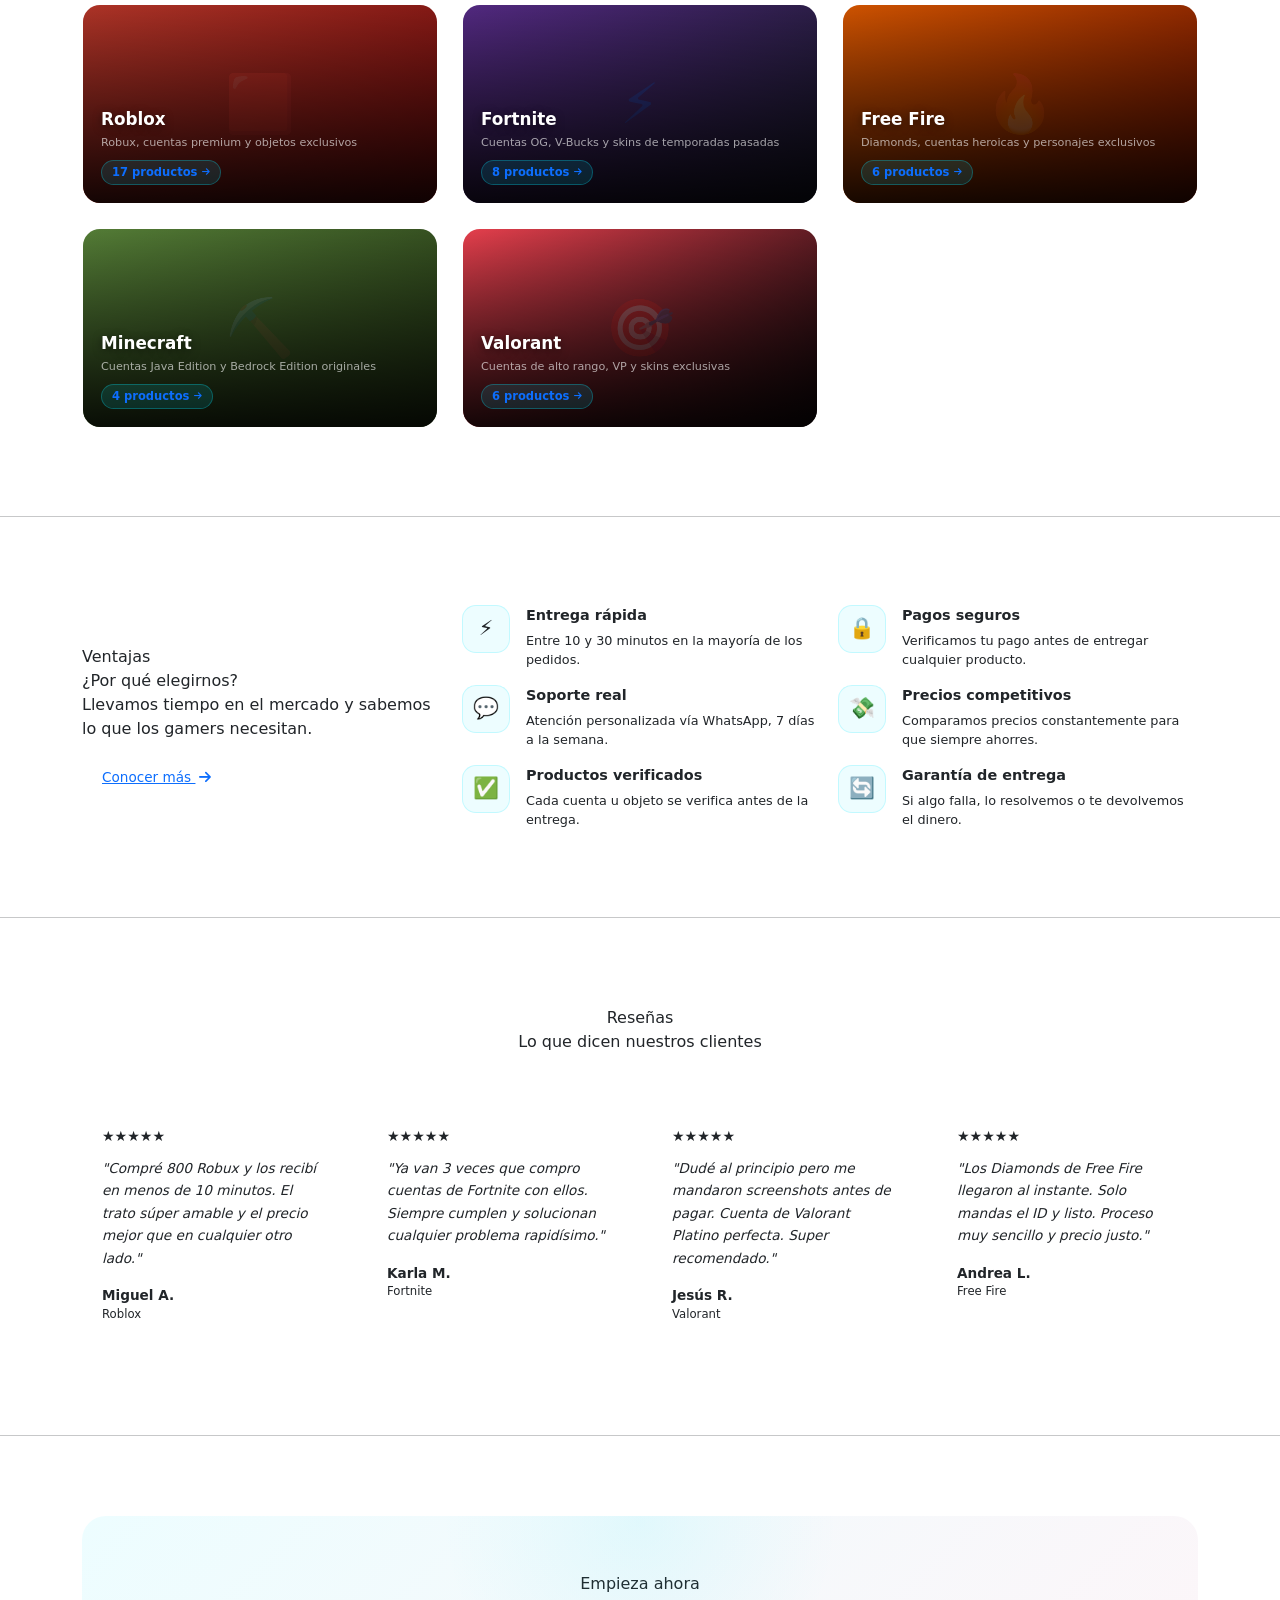
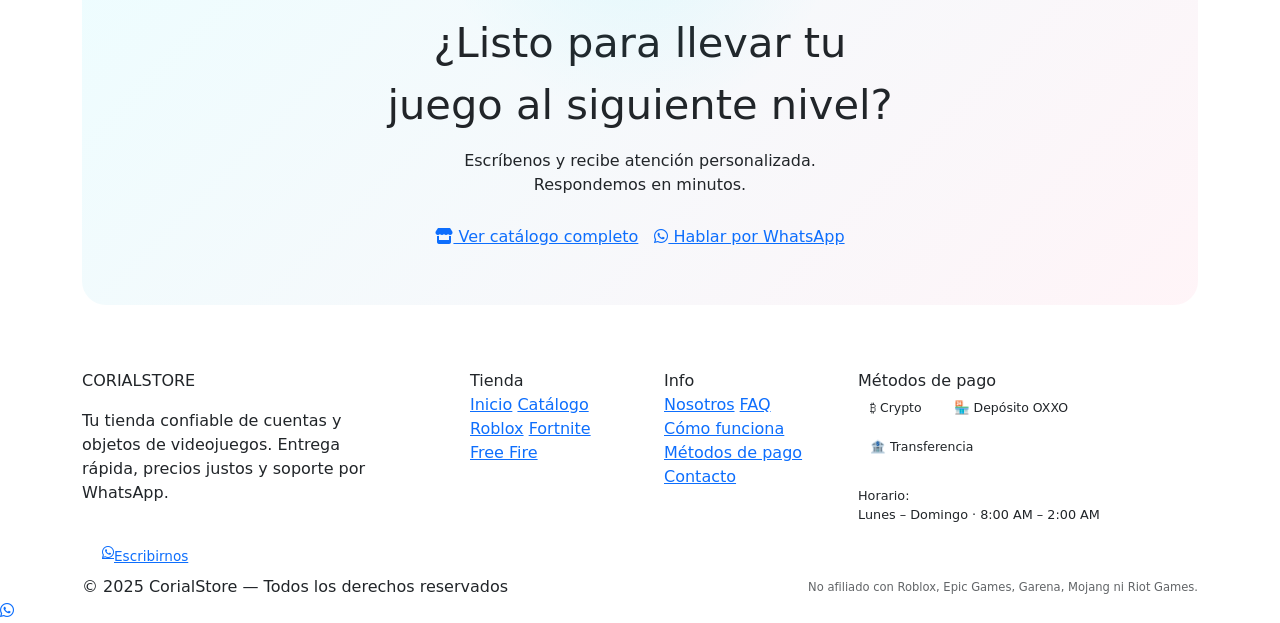
==== commit d5f96db1: "Soluciones de compatibilidad y mejora de slider" ====
--- a/index.html
+++ b/index.html
@@ -60,7 +60,7 @@
     /* ============ GAME SLIDER CARDS ============ */
     .game-slider-wrap {
       display: flex;
-      gap: 10px;
+      gap: 12px;
       overflow-x: auto;
       padding-bottom: 8px;
       scrollbar-width: thin;
@@ -72,8 +72,8 @@
     .gcard {
       flex-shrink: 0;
       /* Each card takes ~1/5 of container width, min 200px */
-      width: calc(20% - 6px);
-      min-width: 260px;
+      width: calc(20% - 8px);
+      min-width: 280px;
       height: 420px;
       border-radius: 20px;
       overflow: hidden;
@@ -138,7 +138,7 @@
 
     @media (max-width: 767px) {
       .hero { min-height: auto; padding: 32px 0 28px; }
-      .gcard { min-width: 220px; height: 340px; width: 220px; }
+      .gcard { min-width: 240px; height: 340px; width: 240px; }
       .hero h1 { font-size: clamp(1.6rem, 6vw, 2.2rem); }
     }
 
@@ -345,12 +345,24 @@
   CS.init('home');
 
   // Imágenes de fondo reales para cada juego (Wikimedia / dominio público)
+/* ============================================================
+     IMÁGENES DE FONDO — CONFIGURACIÓN MANUAL
+     ============================================================
+     Pon aquí la ruta o URL de tu imagen para cada juego.
+     Ejemplos:
+       './img/roblox.jpg'       ← imagen local en carpeta img/
+       './img/fortnite.png'
+       'https://tu-sitio.com/imagen.jpg'  ← URL externa
+
+     Si dejas el valor como cadena vacía '' se mostrará
+     solo el color de fondo del juego sin imagen.
+  ============================================================ */
   const GAME_IMGS = {
-    roblox:    'https://upload.wikimedia.org/wikipedia/commons/thumb/4/4b/Roblox%27s_icon.png/240px-Roblox%27s_icon.png',
-    fortnite:  'https://upload.wikimedia.org/wikipedia/commons/thumb/6/6e/Fortnite_wordmark.svg/320px-Fortnite_wordmark.svg.png',
-    freefire:  'https://upload.wikimedia.org/wikipedia/en/thumb/a/a4/Free_Fire_logo.png/250px-Free_Fire_logo.png',
-    minecraft: 'https://upload.wikimedia.org/wikipedia/en/thumb/5/51/Minecraft_cover.png/250px-Minecraft_cover.png',
-    valorant:  'https://upload.wikimedia.org/wikipedia/commons/thumb/f/fc/Valorant_logo_-_pink_color_version.svg/320px-Valorant_logo_-_pink_color_version.svg.png',
+    roblox:    '',   // ← pon tu imagen de Roblox aquí
+    fortnite:  '',   // ← pon tu imagen de Fortnite aquí
+    freefire:  '',   // ← pon tu imagen de Free Fire aquí
+    minecraft: '',   // ← pon tu imagen de Minecraft aquí
+    valorant:  '',   // ← pon tu imagen de Valorant aquí
   };
 
   // Hero game cards — tarjetas grandes con imagen de fondo
@@ -422,10 +434,10 @@
 
   // Testimonials
   [
-    {text:'Compré 800 Robux y los recibí en menos de 10 minutos. El trato súper amable y el precio mejor que en cualquier otro lado.',  author:'Miguel A.',  game:'Roblox',   stars:2},
-    {text:'Ya van 3 veces que compro cuentas de Fortnite con ellos. Siempre cumplen y solucionan cualquier problema rapidísimo.',       author:'Karla M.',   game:'Fortnite',  stars:2},
-    {text:'Dudé al principio pero me mandaron screenshots antes de pagar. Cuenta de Valorant Platino perfecta. Super recomendado.',     author:'Jesús R.',   game:'Valorant',  stars:4},
-    {text:'Los Diamonds de Free Fire llegaron al instante. Solo mandas el ID y listo. Proceso muy sencillo y precio justo.',            author:'Andrea L.',  game:'Free Fire', stars:4},
+    {text:'Compré 800 Robux y los recibí en menos de 10 minutos. El trato súper amable y el precio mejor que en cualquier otro lado.',  author:'Miguel A.',  game:'Roblox',   stars:5},
+    {text:'Ya van 3 veces que compro cuentas de Fortnite con ellos. Siempre cumplen y solucionan cualquier problema rapidísimo.',       author:'Karla M.',   game:'Fortnite',  stars:5},
+    {text:'Dudé al principio pero me mandaron screenshots antes de pagar. Cuenta de Valorant Platino perfecta. Super recomendado.',     author:'Jesús R.',   game:'Valorant',  stars:5},
+    {text:'Los Diamonds de Free Fire llegaron al instante. Solo mandas el ID y listo. Proceso muy sencillo y precio justo.',            author:'Andrea L.',  game:'Free Fire', stars:5},
   ].forEach((t,i) => {
     document.getElementById('testGrid').innerHTML += `
       <div class="col-md-6 col-lg-3">
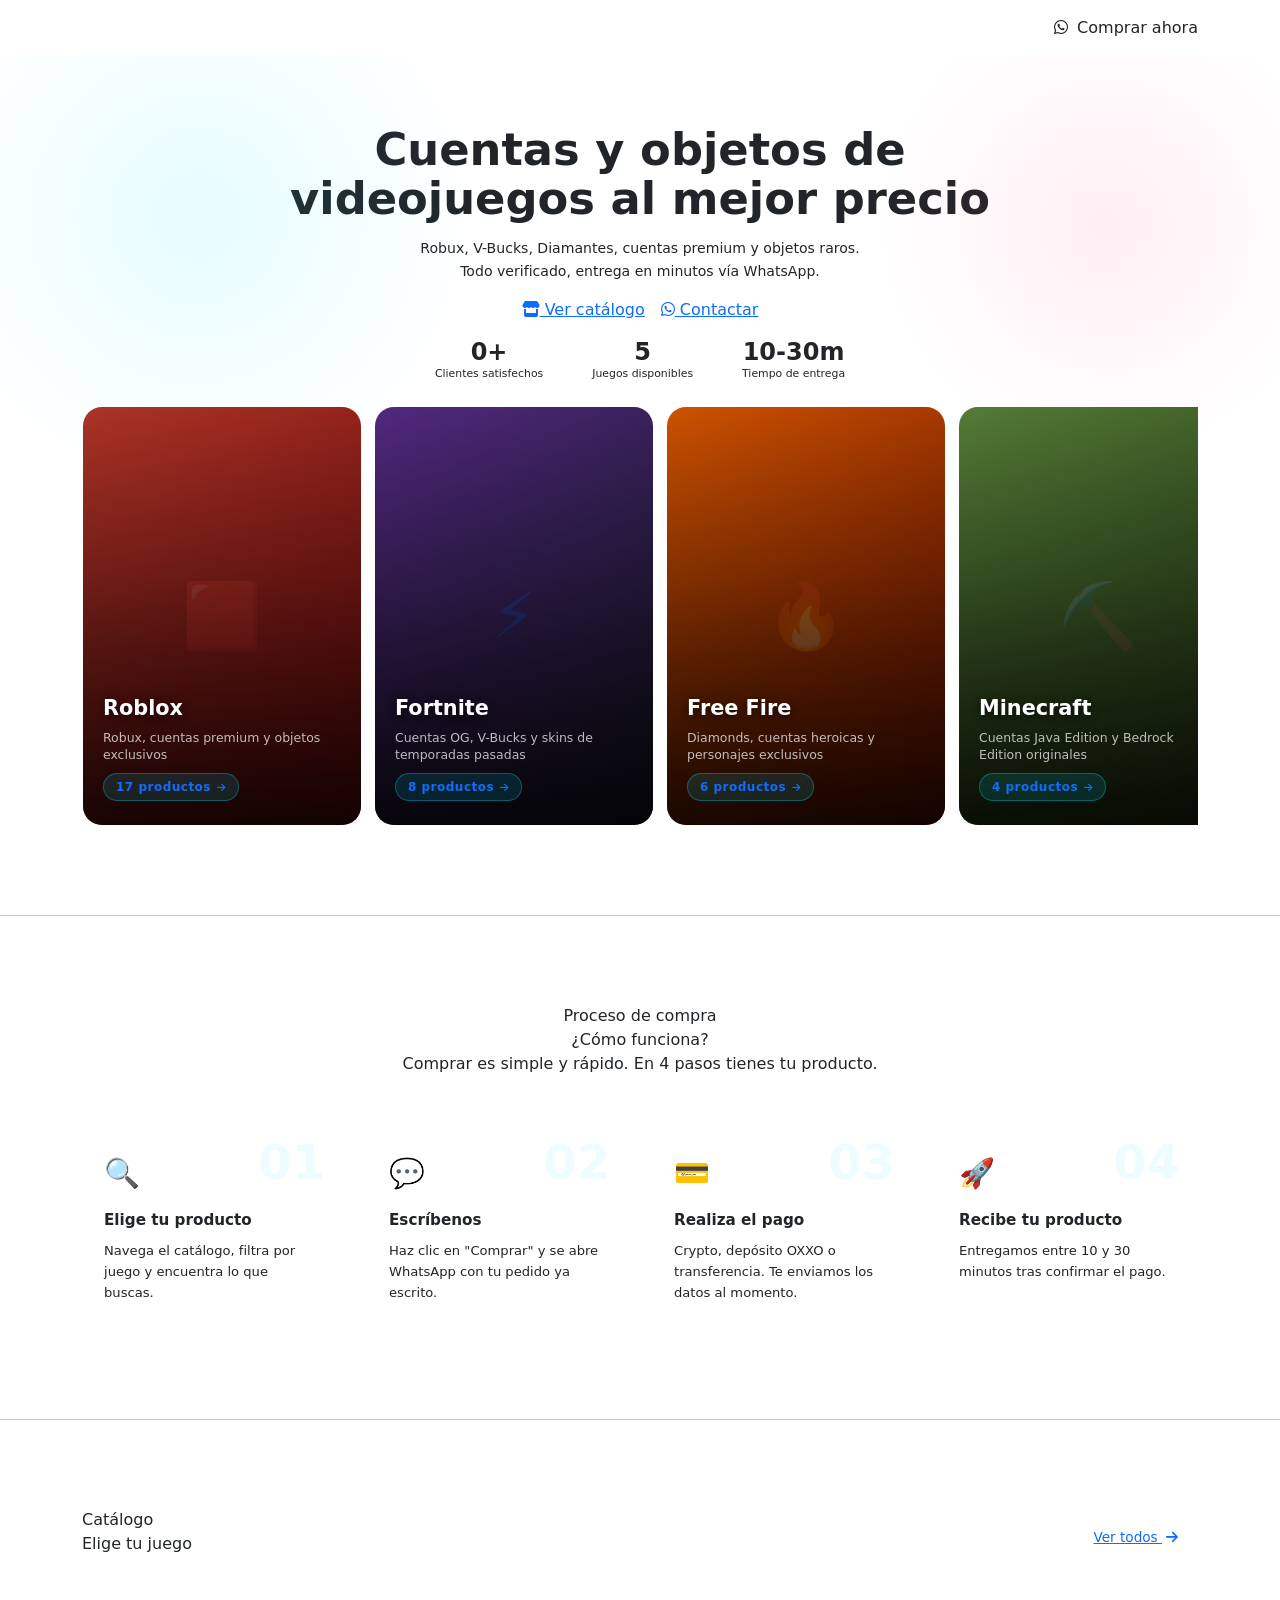
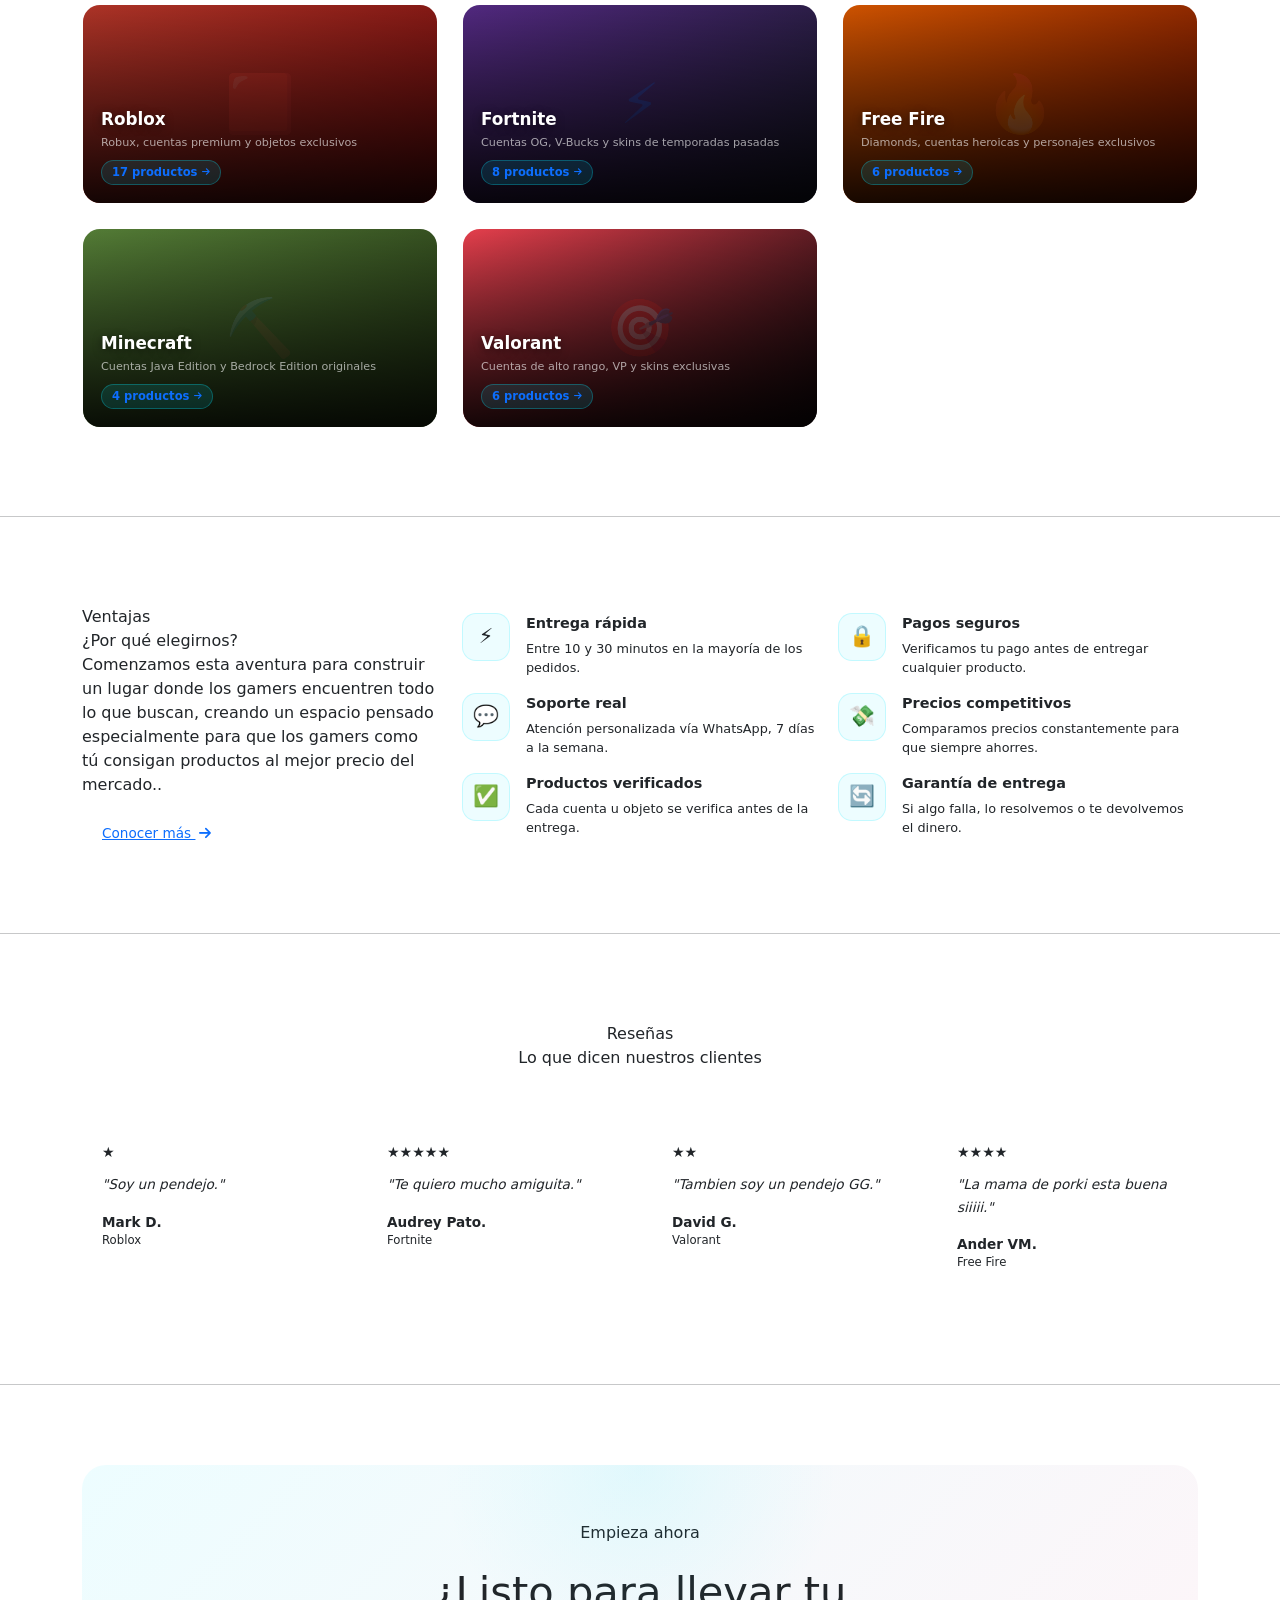
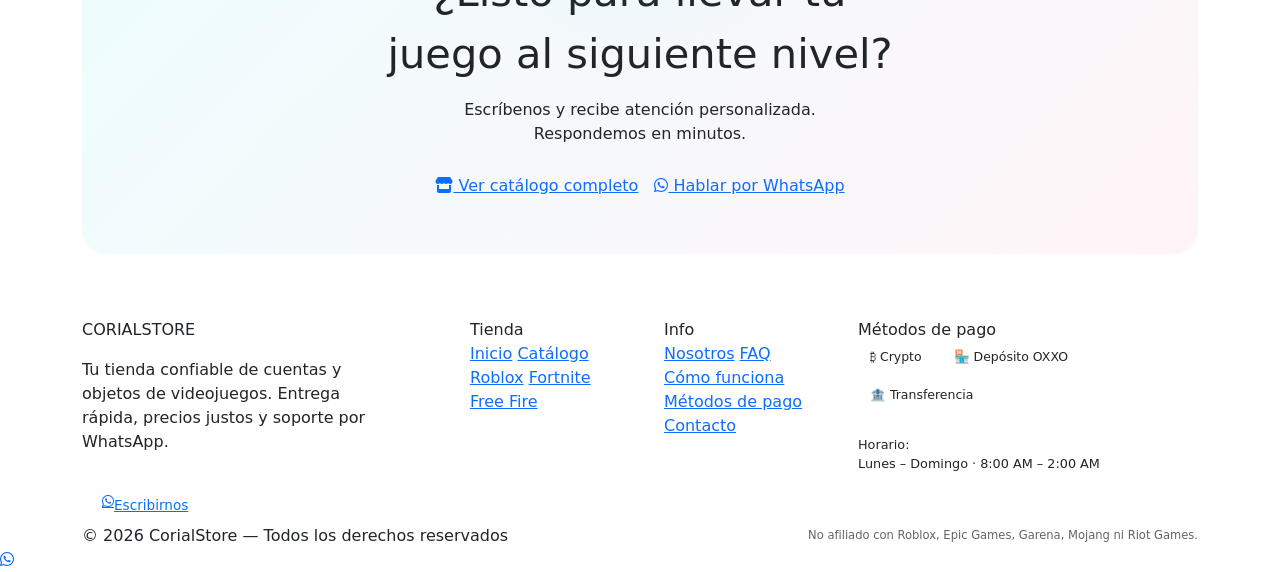
==== commit d87d2400: "Solucion de errores gramaticales" ====
--- a/index.html
+++ b/index.html
@@ -224,14 +224,14 @@
     <div class="row justify-content-center text-center mb-4">
       <div class="col-lg-9 fade-up">
         <h1>Cuentas y objetos de <em>videojuegos</em> al <strong>mejor precio</strong></h1>
-        <p class="hero-desc">Robux, V-Bucks, Diamonds, cuentas premium y objetos raros.<br>Todo verificado, entrega en minutos vía WhatsApp.</p>
+        <p class="hero-desc">Robux, V-Bucks, Diamantes, cuentas premium y objetos raros.<br>Todo verificado, entrega en minutos vía WhatsApp.</p>
         <div class="d-flex gap-3 mt-3 mb-3 flex-wrap justify-content-center fade-up fade-up-2">
           <a href="catalogo.html" class="btn-cs-primary"><i class="fas fa-store"></i> Ver catálogo</a>
           <a href="contacto.html" class="btn-cs-ghost"><i class="fab fa-whatsapp"></i> Contactar</a>
         </div>
         <div class="hero-stats justify-content-center fade-up fade-up-3">
           <div>
-            <div class="hero-stat-num" style="color:var(--cyan)">500+</div>
+            <div class="hero-stat-num" style="color:var(--cyan)">0+</div>
             <div class="hero-stat-label">Clientes satisfechos</div>
           </div>
           <div class="divider"></div>
@@ -298,7 +298,8 @@
       <div class="col-lg-4">
         <div class="cs-label">Ventajas</div>
         <div class="cs-title">¿Por qué <span>elegirnos?</span></div>
-        <p style="color:var(--muted);margin-bottom:24px">Llevamos tiempo en el mercado y sabemos lo que los gamers necesitan.</p>
+        <p style="color:var(--muted);margin-bottom:24px">Comenzamos esta aventura para construir un lugar donde los gamers encuentren todo lo que buscan, 
+          creando un espacio pensado especialmente para que los gamers como tú consigan productos al mejor precio del mercado..</p>
         <a href="nosotros.html" class="btn-cs-ghost" style="font-size:0.85rem;padding:9px 20px">Conocer más <i class="fas fa-arrow-right ms-1"></i></a>
       </div>
       <div class="col-lg-8"><div class="row g-3" id="featGrid"></div></div>
@@ -434,10 +435,10 @@
 
   // Testimonials
   [
-    {text:'Compré 800 Robux y los recibí en menos de 10 minutos. El trato súper amable y el precio mejor que en cualquier otro lado.',  author:'Miguel A.',  game:'Roblox',   stars:5},
-    {text:'Ya van 3 veces que compro cuentas de Fortnite con ellos. Siempre cumplen y solucionan cualquier problema rapidísimo.',       author:'Karla M.',   game:'Fortnite',  stars:5},
-    {text:'Dudé al principio pero me mandaron screenshots antes de pagar. Cuenta de Valorant Platino perfecta. Super recomendado.',     author:'Jesús R.',   game:'Valorant',  stars:5},
-    {text:'Los Diamonds de Free Fire llegaron al instante. Solo mandas el ID y listo. Proceso muy sencillo y precio justo.',            author:'Andrea L.',  game:'Free Fire', stars:5},
+    {text:'Soy un pendejo.',  author:'Mark D.',  game:'Roblox',   stars:1},
+    {text:'Te quiero mucho amiguita.',       author:'Audrey Pato.',   game:'Fortnite',  stars:5},
+    {text:'Tambien soy un pendejo GG.',     author:'David G.',   game:'Valorant',  stars:2},
+    {text:'La mama de porki esta buena siiiii.',            author:'Ander VM.',  game:'Free Fire', stars:4},
   ].forEach((t,i) => {
     document.getElementById('testGrid').innerHTML += `
       <div class="col-md-6 col-lg-3">
